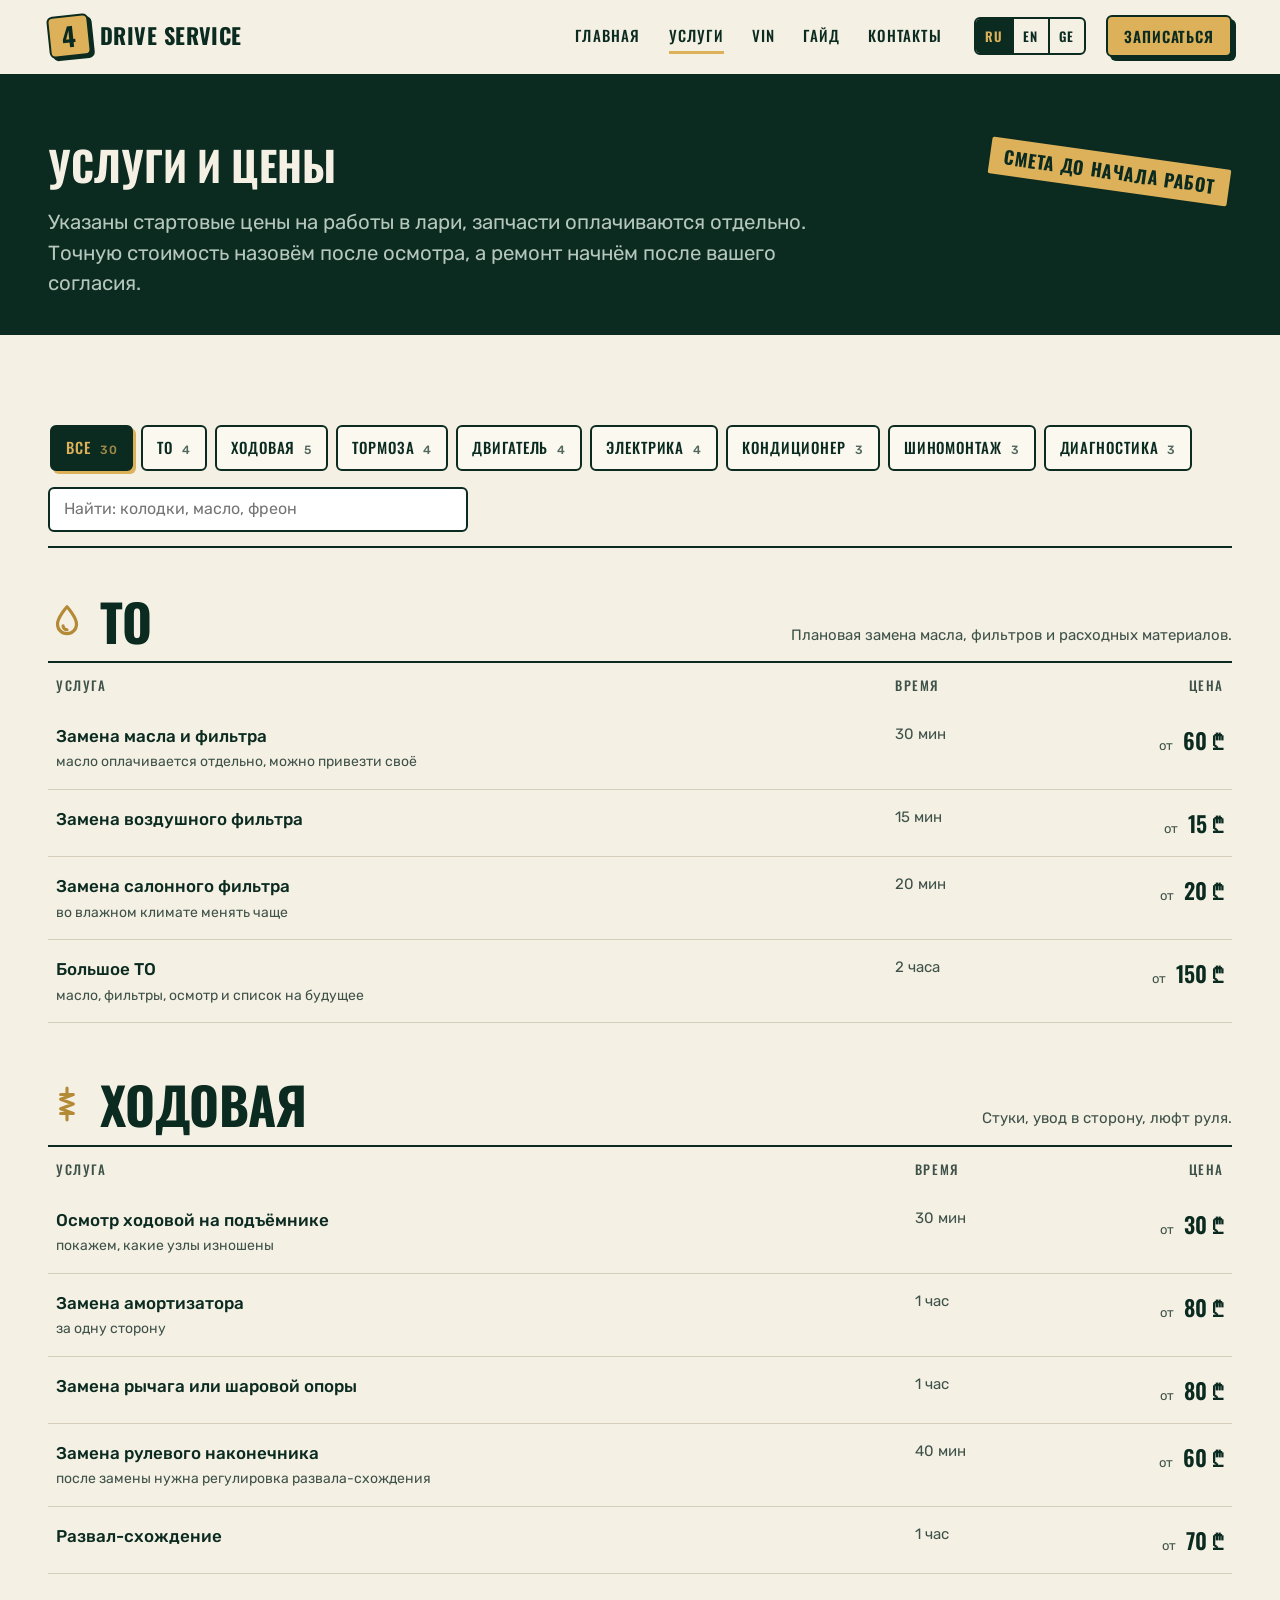
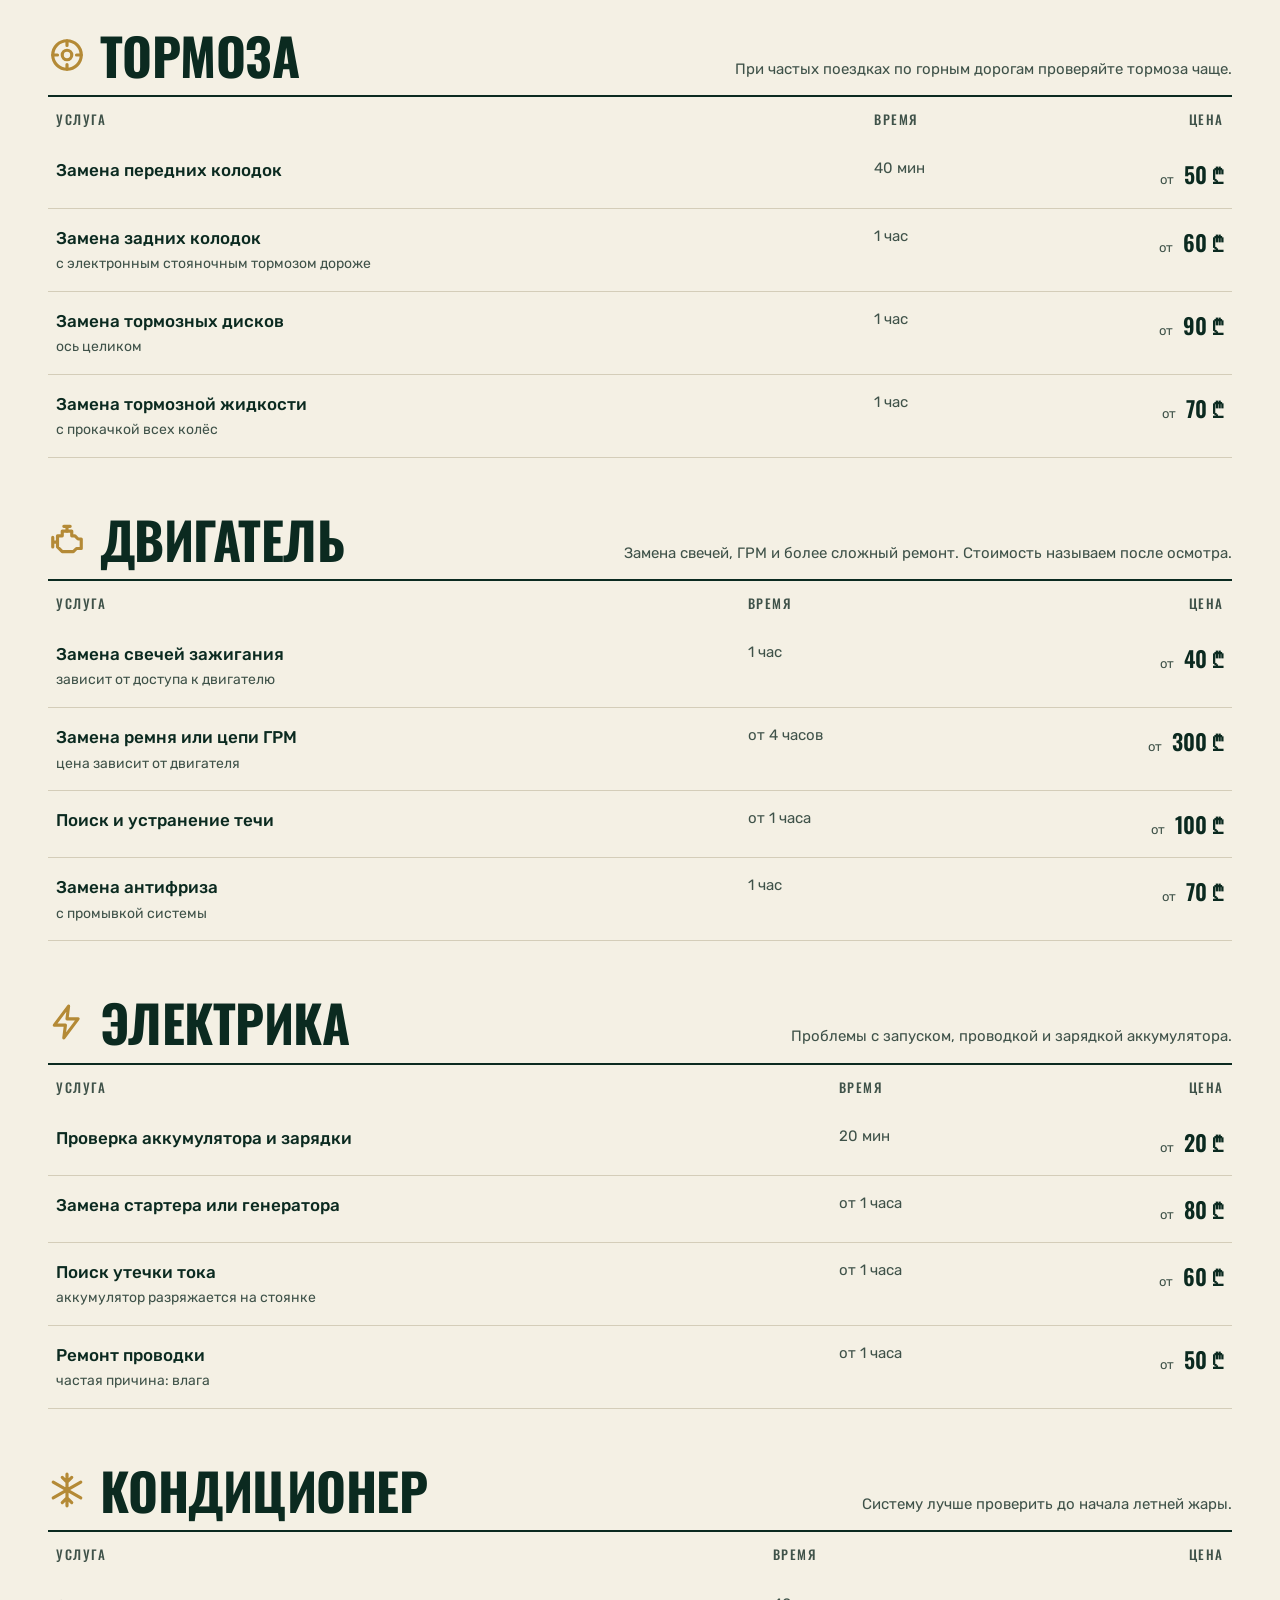
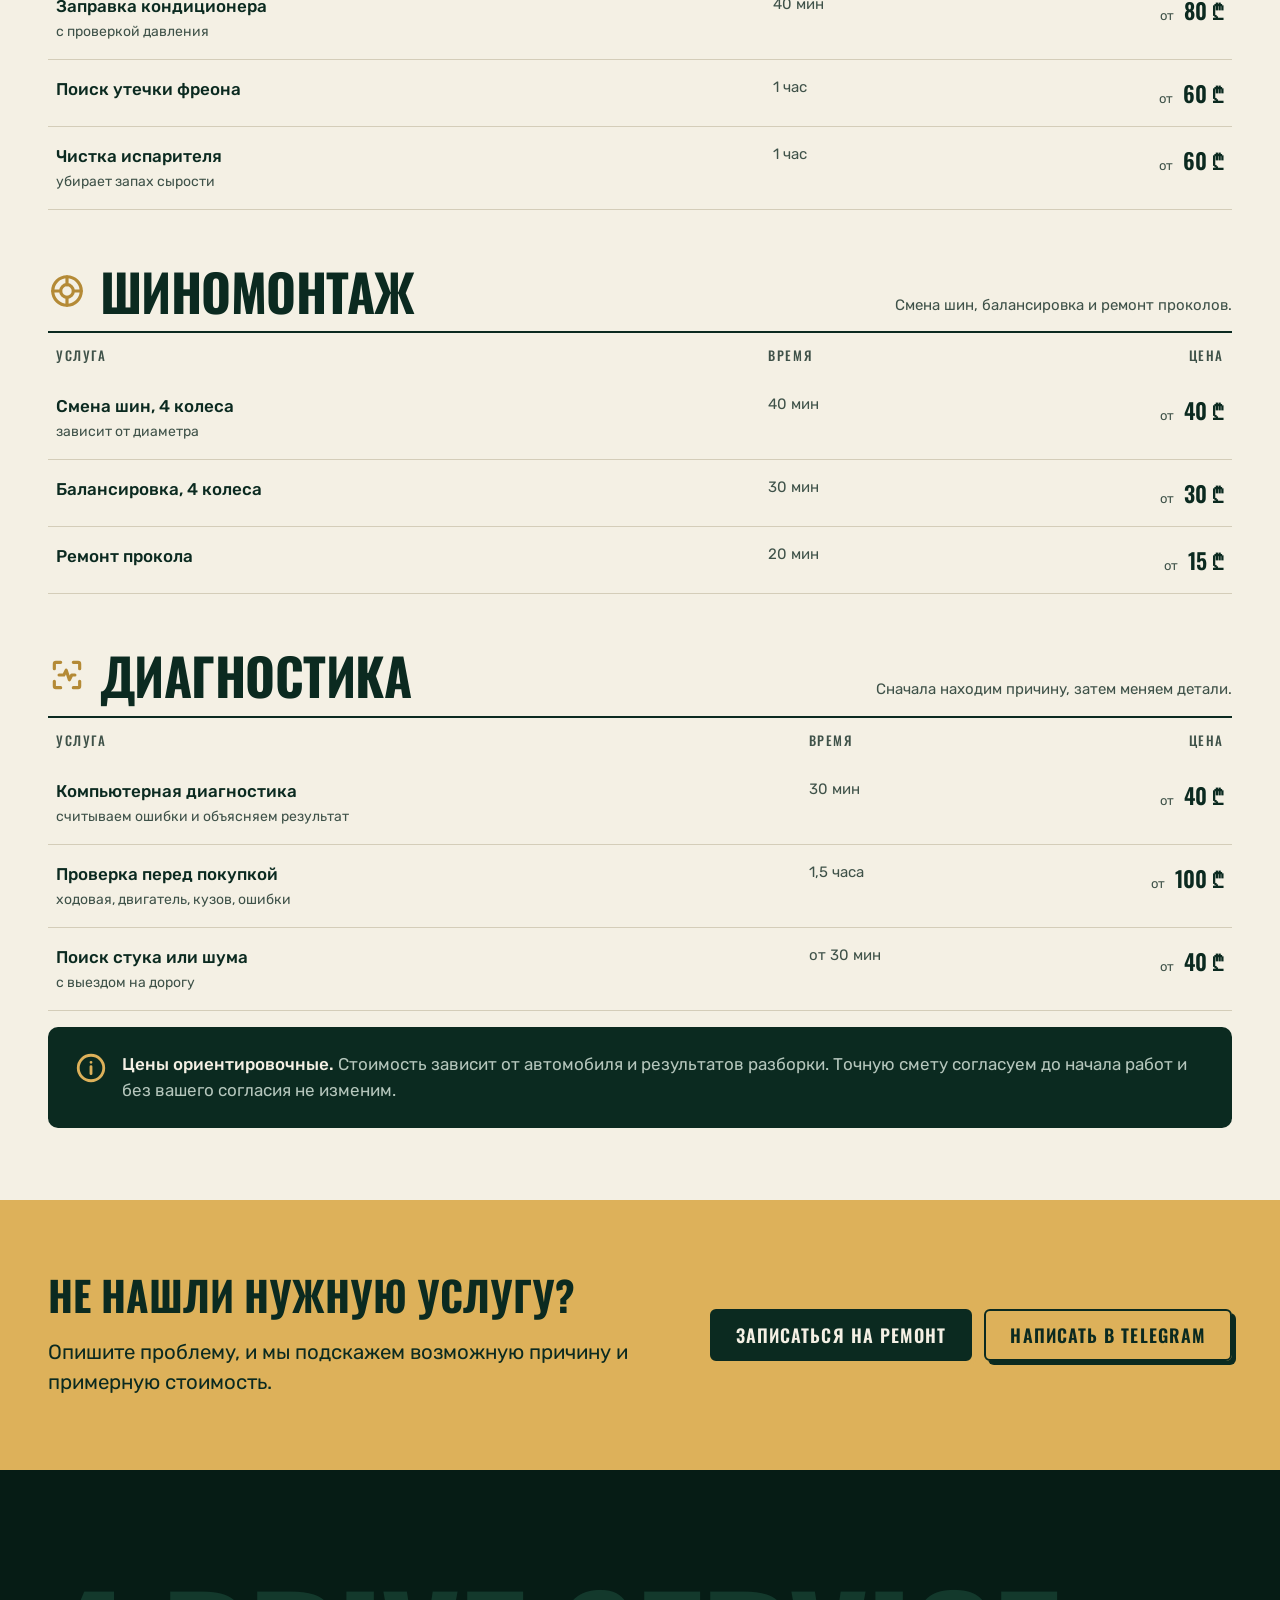
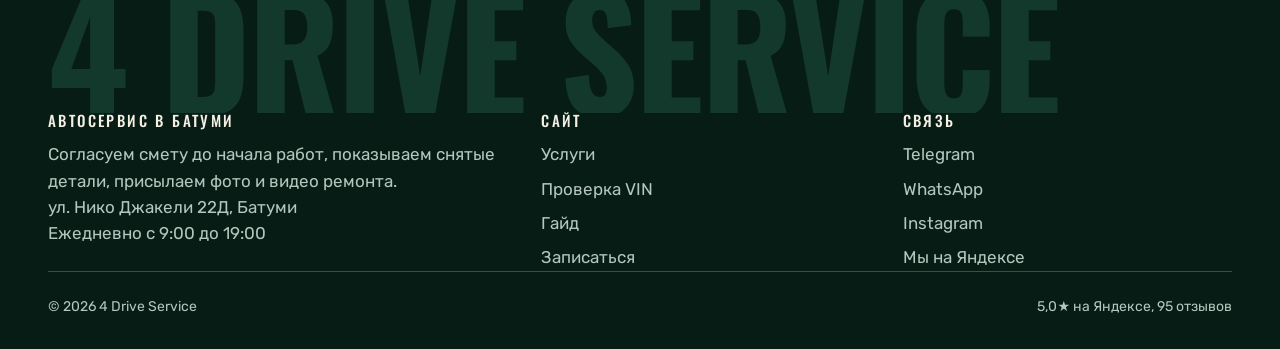
==== services.html @ 3b3d6e8e "Демо сайта 4 Drive Service" ====
<!doctype html>
<html lang="ru">
<head>
<meta name="robots" content="noindex">
<meta charset="utf-8">
<meta name="viewport" content="width=device-width, initial-scale=1">
<title>Услуги и цены, 4 Drive Service</title>
<meta name="description" content="Прайс автосервиса в Батуми: ТО, ходовая, тормоза, двигатель, электрика, кондиционер, шиномонтаж, диагностика. Цены в лари.">
<link rel="icon" type="image/svg+xml" href="data:image/svg+xml,%3Csvg xmlns='http://www.w3.org/2000/svg' viewBox='0 0 32 32'%3E%3Crect width='32' height='32' rx='6' fill='%23DDB15A'/%3E%3Cpath fill='%230B2A20' fill-rule='evenodd' d='M18 5 7 18.5V22h11v5h4.500v-5H26v-3.500h-3.500V5zm0 7v6.500h-5.500z'/%3E%3C/svg%3E">
<meta name="theme-color" content="#0B2A20">
<script>document.documentElement.classList.add('js')</script>
<link rel="preconnect" href="https://fonts.googleapis.com">
<link rel="preconnect" href="https://fonts.gstatic.com" crossorigin>
<link href="https://fonts.googleapis.com/css2?family=Oswald:wght@400;500;600;700&family=Rubik:wght@400;500&display=swap" rel="stylesheet">
<link rel="stylesheet" href="assets/css/style.css">
</head>
<body>
<a class="skip-link" href="#main">К содержимому</a>

<!-- Набор иконок: все страницы берут их через <use href="#i-..."> -->
<svg width="0" height="0" style="position:absolute" aria-hidden="true" focusable="false">
  <defs>
    <symbol id="i-oil" viewBox="0 0 24 24" fill="none" stroke="currentColor" stroke-width="2" stroke-linecap="round" stroke-linejoin="round"><path d="M12 3s6 6.6 6 11a6 6 0 0 1-12 0c0-4.400 6-11 6-11z"/><path d="M9.500 15a2.500 2.500 0 0 0 2.500 2.500"/></symbol>
    <symbol id="i-susp" viewBox="0 0 24 24" fill="none" stroke="currentColor" stroke-width="2" stroke-linecap="round" stroke-linejoin="round"><path d="M12 2v4M12 18v4M8 6h8l-8 3 8 3-8 3 8 3H8"/></symbol>
    <symbol id="i-brake" viewBox="0 0 24 24" fill="none" stroke="currentColor" stroke-width="2" stroke-linecap="round" stroke-linejoin="round"><circle cx="12" cy="12" r="9"/><circle cx="12" cy="12" r="3"/><path d="M12 3v3M21 12h-3M12 21v-3M3 12h3"/></symbol>
    <symbol id="i-engine" viewBox="0 0 24 24" fill="none" stroke="currentColor" stroke-width="2" stroke-linecap="round" stroke-linejoin="round"><path d="M3 11v6M3 14h3M6 10h3V7h6v3h2l2 2h2v6h-3l-2 2H9l-3-3z"/><path d="M10 4h4M12 4v3"/></symbol>
    <symbol id="i-bolt" viewBox="0 0 24 24" fill="none" stroke="currentColor" stroke-width="2" stroke-linecap="round" stroke-linejoin="round"><path d="M13 2 4 14h7l-1 8 9-12h-7z"/></symbol>
    <symbol id="i-snow" viewBox="0 0 24 24" fill="none" stroke="currentColor" stroke-width="2" stroke-linecap="round" stroke-linejoin="round"><path d="M12 2v20M3.300 7l17.400 10M20.700 7 3.300 17M9 4l3 3 3-3M9 20l3-3 3 3"/></symbol>
    <symbol id="i-tire" viewBox="0 0 24 24" fill="none" stroke="currentColor" stroke-width="2" stroke-linecap="round" stroke-linejoin="round"><circle cx="12" cy="12" r="9"/><circle cx="12" cy="12" r="4"/><path d="M12 8V3M12 21v-5M8 12H3M21 12h-5"/></symbol>
    <symbol id="i-scan" viewBox="0 0 24 24" fill="none" stroke="currentColor" stroke-width="2" stroke-linecap="round" stroke-linejoin="round"><path d="M4 8V5a1 1 0 0 1 1-1h3M16 4h3a1 1 0 0 1 1 1v3M20 16v3a1 1 0 0 1-1 1h-3M8 20H5a1 1 0 0 1-1-1v-3"/><path d="M7 12h3l1.500-3 2 6 1.500-3h2"/></symbol>
    <symbol id="i-wrench" viewBox="0 0 24 24" fill="none" stroke="currentColor" stroke-width="2" stroke-linecap="round" stroke-linejoin="round"><path d="M14.700 6.300a4.500 4.500 0 0 1 5.800-1.100L17 8.700 15.300 7l3.500-3.500M14.700 6.300a4.500 4.500 0 0 0-1.100 4.700L4 20.600 6.400 23M13.600 11l6.100-1"/></symbol>
    <symbol id="i-pin" viewBox="0 0 24 24" fill="none" stroke="currentColor" stroke-width="2" stroke-linecap="round" stroke-linejoin="round"><path d="M12 22s7-7 7-12a7 7 0 1 0-14 0c0 5 7 12 7 12z"/><circle cx="12" cy="10" r="2.500"/></symbol>
    <symbol id="i-clock" viewBox="0 0 24 24" fill="none" stroke="currentColor" stroke-width="2" stroke-linecap="round" stroke-linejoin="round"><circle cx="12" cy="12" r="9"/><path d="M12 7v5l3 2"/></symbol>
    <symbol id="i-phone" viewBox="0 0 24 24" fill="none" stroke="currentColor" stroke-width="2" stroke-linecap="round" stroke-linejoin="round"><path d="M5 3h4l1.500 5-2.500 1.500a12 12 0 0 0 6.500 6.500L16 13.500l5 1.500v4a2 2 0 0 1-2 2A16 16 0 0 1 3 5a2 2 0 0 1 2-2z"/></symbol>
    <symbol id="i-send" viewBox="0 0 24 24" fill="none" stroke="currentColor" stroke-width="2" stroke-linecap="round" stroke-linejoin="round"><path d="m21 4-3 16-6-4.500L9 19l-1-5.500L3 11z"/><path d="m8 13.500 9-6.500"/></symbol>
    <symbol id="i-chat" viewBox="0 0 24 24" fill="none" stroke="currentColor" stroke-width="2" stroke-linecap="round" stroke-linejoin="round"><path d="M21 12a9 9 0 0 1-13.300 7.900L3 21l1.200-4.500A9 9 0 1 1 21 12z"/></symbol>
    <symbol id="i-insta" viewBox="0 0 24 24" fill="none" stroke="currentColor" stroke-width="2" stroke-linecap="round" stroke-linejoin="round"><rect x="3" y="3" width="18" height="18" rx="5"/><circle cx="12" cy="12" r="4"/><path d="M17.500 6.500h.01"/></symbol>
    <symbol id="i-cam" viewBox="0 0 24 24" fill="none" stroke="currentColor" stroke-width="2" stroke-linecap="round" stroke-linejoin="round"><path d="M4 7h3l2-3h6l2 3h3a1 1 0 0 1 1 1v11a1 1 0 0 1-1 1H4a1 1 0 0 1-1-1V8a1 1 0 0 1 1-1z"/><circle cx="12" cy="13" r="4"/></symbol>
    <symbol id="i-coffee" viewBox="0 0 24 24" fill="none" stroke="currentColor" stroke-width="2" stroke-linecap="round" stroke-linejoin="round"><path d="M4 9h13v6a5 5 0 0 1-5 5H9a5 5 0 0 1-5-5zM17 10h2a2.500 2.500 0 0 1 0 5h-2M8 3v3M12 3v3"/></symbol>
    <symbol id="i-wifi" viewBox="0 0 24 24" fill="none" stroke="currentColor" stroke-width="2" stroke-linecap="round" stroke-linejoin="round"><path d="M2 9a15 15 0 0 1 20 0M5.500 13a10 10 0 0 1 13 0M9 16.500a5 5 0 0 1 6 0M12 20h.01"/></symbol>
    <symbol id="i-sofa" viewBox="0 0 24 24" fill="none" stroke="currentColor" stroke-width="2" stroke-linecap="round" stroke-linejoin="round"><path d="M5 11V8a3 3 0 0 1 3-3h8a3 3 0 0 1 3 3v3"/><path d="M3 13a2 2 0 0 1 4 0v2h10v-2a2 2 0 0 1 4 0v5H3zM6 18v2M18 18v2"/></symbol>
    <symbol id="i-eye" viewBox="0 0 24 24" fill="none" stroke="currentColor" stroke-width="2" stroke-linecap="round" stroke-linejoin="round"><path d="M2 12s4-7 10-7 10 7 10 7-4 7-10 7-10-7-10-7z"/><circle cx="12" cy="12" r="3"/></symbol>
    <symbol id="i-info" viewBox="0 0 24 24" fill="none" stroke="currentColor" stroke-width="2" stroke-linecap="round" stroke-linejoin="round"><circle cx="12" cy="12" r="9"/><path d="M12 11v5M12 8h.01"/></symbol>
    <symbol id="i-check" viewBox="0 0 24 24" fill="none" stroke="currentColor" stroke-width="3" stroke-linecap="round" stroke-linejoin="round"><path d="m5 12.500 4.500 4.500L19 7.500"/></symbol>
    <symbol id="i-drop" viewBox="0 0 24 24" fill="none" stroke="currentColor" stroke-width="2" stroke-linecap="round" stroke-linejoin="round"><path d="M12 3s6 6.600 6 11a6 6 0 0 1-12 0c0-4.400 6-11 6-11z"/></symbol>
    <symbol id="i-wave" viewBox="0 0 24 24" fill="none" stroke="currentColor" stroke-width="2" stroke-linecap="round" stroke-linejoin="round"><path d="M2 9c3 0 3 2 5 2s2-2 5-2 3 2 5 2 2-2 5-2M2 15c3 0 3 2 5 2s2-2 5-2 3 2 5 2 2-2 5-2"/></symbol>
    <symbol id="i-mount" viewBox="0 0 24 24" fill="none" stroke="currentColor" stroke-width="2" stroke-linecap="round" stroke-linejoin="round"><path d="m2 20 7-13 4 7 2-3 7 9z"/></symbol>
    <symbol id="i-sun" viewBox="0 0 24 24" fill="none" stroke="currentColor" stroke-width="2" stroke-linecap="round" stroke-linejoin="round"><circle cx="12" cy="12" r="4"/><path d="M12 2v2M12 20v2M2 12h2M20 12h2M5 5l1.500 1.500M17.500 17.500 19 19M19 5l-1.500 1.500M6.500 17.500 5 19"/></symbol>
    <symbol id="i-rain" viewBox="0 0 24 24" fill="none" stroke="currentColor" stroke-width="2" stroke-linecap="round" stroke-linejoin="round"><path d="M7 15a4 4 0 0 1-.5-8A6 6 0 0 1 18 8.500a3.500 3.500 0 0 1-.5 6.500z"/><path d="m8 18-1 3M13 18l-1 3M18 18l-1 3"/></symbol>
    <symbol id="i-pinv" viewBox="0 0 24 24" fill="none" stroke="currentColor" stroke-width="2" stroke-linecap="round" stroke-linejoin="round"><rect x="3" y="4" width="18" height="16" rx="2"/><path d="M3 9h18M8 4v5M12 14h5M7 14h1"/></symbol>
    <symbol id="i-star" viewBox="0 0 24 24"><path fill="currentColor" d="m12 2.500 2.900 6.200 6.800.8-5 4.700 1.300 6.700L12 17.600 6 20.900l1.300-6.700-5-4.700 6.800-.8z"/></symbol>
  </defs>
</svg>

<div class="grain" aria-hidden="true"></div>

<header class="site-header">
  <div class="site-header__inner container">
    <a class="logo" href="index.html" aria-label="4 Drive Service, на главную">
      <span class="logo__mark">4</span>
      <span class="logo__text">Drive Service</span>
    </a>
    <nav class="main-nav" aria-label="Основное меню">
      <ul>
        <li><a href="index.html" data-nav data-i18n="nav.home">Главная</a></li>
        <li><a href="services.html" data-nav data-i18n="nav.services">Услуги</a></li>
        <li><a href="vin.html" data-nav data-i18n="nav.vin">VIN</a></li>
        <li><a href="guide.html" data-nav data-i18n="nav.guide">Гайд</a></li>
        <li><a href="index.html#contacts" data-nav data-i18n="nav.contacts">Контакты</a></li>
      </ul>
    </nav>
    <div class="lang-switch" role="group" aria-label="Язык сайта">
      <button type="button" data-lang="ru" aria-pressed="true">RU</button>
      <button type="button" data-lang="en" aria-pressed="false">EN</button>
      <button type="button" data-lang="ge" aria-pressed="false">GE</button>
    </div>
    <a class="btn btn--sm header-cta" href="index.html#booking" data-i18n="btn.book">Записаться</a>
    <button class="burger" type="button" aria-controls="mobile-menu" aria-expanded="false" aria-label="Открыть меню"><span></span></button>
  </div>
</header>

<div id="mobile-menu" class="mobile-menu" inert aria-hidden="true">
  <ul>
    <li><a class="mobile-menu__link" href="index.html" data-nav><small>01</small><span data-i18n="nav.home">Главная</span></a></li>
    <li><a class="mobile-menu__link" href="services.html" data-nav><small>02</small><span data-i18n="nav.services">Услуги</span></a></li>
    <li><a class="mobile-menu__link" href="vin.html" data-nav><small>03</small><span data-i18n="nav.vin">VIN</span></a></li>
    <li><a class="mobile-menu__link" href="guide.html" data-nav><small>04</small><span data-i18n="nav.guide">Гайд</span></a></li>
    <li><a class="mobile-menu__link" href="index.html#contacts" data-nav><small>05</small><span data-i18n="nav.contacts">Контакты</span></a></li>
  </ul>
  <div class="lang-switch" role="group" aria-label="Язык сайта">
    <button type="button" data-lang="ru" aria-pressed="true">RU</button>
    <button type="button" data-lang="en" aria-pressed="false">EN</button>
    <button type="button" data-lang="ge" aria-pressed="false">GE</button>
  </div>
  <div class="mobile-menu__channels">
    <a class="btn" href="index.html#booking" data-i18n="btn.book">Записаться</a>
    <a class="btn" href="#" data-link="telegram" data-i18n="btn.telegram">Telegram</a>
    <a class="btn" href="#" data-link="whatsapp" data-i18n="btn.whatsapp">WhatsApp</a>
  </div>
</div>

<main id="main">
<section class="page-hero page-hero--dark">
  <div class="container">
    <h1 class="h-xl">Услуги и цены</h1>
    <p class="lead">Указаны стартовые цены на работы в лари, запчасти оплачиваются отдельно. Точную стоимость назовём после осмотра, а ремонт начнём после вашего согласия.</p>
    <span class="sticker page-hero__sticker">смета до начала работ</span>
  </div>
</section>

<section class="section" data-price>
  <div class="container">
    <div class="price-toolbar">
      <div class="filters" role="group" aria-label="Категории услуг">
        <button class="filter-btn" type="button" data-filter="all" aria-pressed="true">Все <span class="count">30</span></button>
        <button class="filter-btn" type="button" data-filter="to" aria-pressed="false">ТО <span class="count">4</span></button>
        <button class="filter-btn" type="button" data-filter="suspension" aria-pressed="false">Ходовая <span class="count">5</span></button>
        <button class="filter-btn" type="button" data-filter="brakes" aria-pressed="false">Тормоза <span class="count">4</span></button>
        <button class="filter-btn" type="button" data-filter="engine" aria-pressed="false">Двигатель <span class="count">4</span></button>
        <button class="filter-btn" type="button" data-filter="electric" aria-pressed="false">Электрика <span class="count">4</span></button>
        <button class="filter-btn" type="button" data-filter="ac" aria-pressed="false">Кондиционер <span class="count">3</span></button>
        <button class="filter-btn" type="button" data-filter="tires" aria-pressed="false">Шиномонтаж <span class="count">3</span></button>
        <button class="filter-btn" type="button" data-filter="diag" aria-pressed="false">Диагностика <span class="count">3</span></button>
      </div>
      <div class="price-search">
        <label class="visually-hidden" for="price-search">Найти услугу</label>
        <input class="input" id="price-search" type="search" data-price-search placeholder="Найти: колодки, масло, фреон">
      </div>
    </div>

    <section class="price-cat" data-cat="to" id="to">
      <div class="price-cat__head">
        <h2><svg aria-hidden="true"><use href="#i-oil"/></svg>ТО</h2>
        <p>Плановая замена масла, фильтров и расходных материалов.</p>
      </div>
      <table class="price-table">
        <thead><tr><th scope="col">Услуга</th><th scope="col">Время</th><th scope="col">Цена</th></tr></thead>
        <tbody>
          <tr><td><span class="svc-name">Замена масла и фильтра</span><span class="svc-note">масло оплачивается отдельно, можно привезти своё</span></td><td class="svc-time">30 мин</td><td class="svc-price"><small>от</small> 60 ₾</td></tr>
          <tr><td><span class="svc-name">Замена воздушного фильтра</span></td><td class="svc-time">15 мин</td><td class="svc-price"><small>от</small> 15 ₾</td></tr>
          <tr><td><span class="svc-name">Замена салонного фильтра</span><span class="svc-note">во влажном климате менять чаще</span></td><td class="svc-time">20 мин</td><td class="svc-price"><small>от</small> 20 ₾</td></tr>
          <tr><td><span class="svc-name">Большое ТО</span><span class="svc-note">масло, фильтры, осмотр и список на будущее</span></td><td class="svc-time">2 часа</td><td class="svc-price"><small>от</small> 150 ₾</td></tr>
        </tbody>
      </table>
    </section>

    <section class="price-cat" data-cat="suspension" id="suspension">
      <div class="price-cat__head">
        <h2><svg aria-hidden="true"><use href="#i-susp"/></svg>Ходовая</h2>
        <p>Стуки, увод в сторону, люфт руля.</p>
      </div>
      <table class="price-table">
        <thead><tr><th scope="col">Услуга</th><th scope="col">Время</th><th scope="col">Цена</th></tr></thead>
        <tbody>
          <tr><td><span class="svc-name">Осмотр ходовой на подъёмнике</span><span class="svc-note">покажем, какие узлы изношены</span></td><td class="svc-time">30 мин</td><td class="svc-price"><small>от</small> 30 ₾</td></tr>
          <tr><td><span class="svc-name">Замена амортизатора</span><span class="svc-note">за одну сторону</span></td><td class="svc-time">1 час</td><td class="svc-price"><small>от</small> 80 ₾</td></tr>
          <tr><td><span class="svc-name">Замена рычага или шаровой опоры</span></td><td class="svc-time">1 час</td><td class="svc-price"><small>от</small> 80 ₾</td></tr>
          <tr><td><span class="svc-name">Замена рулевого наконечника</span><span class="svc-note">после замены нужна регулировка развала-схождения</span></td><td class="svc-time">40 мин</td><td class="svc-price"><small>от</small> 60 ₾</td></tr>
          <tr><td><span class="svc-name">Развал-схождение</span></td><td class="svc-time">1 час</td><td class="svc-price"><small>от</small> 70 ₾</td></tr>
        </tbody>
      </table>
    </section>

    <section class="price-cat" data-cat="brakes" id="brakes">
      <div class="price-cat__head">
        <h2><svg aria-hidden="true"><use href="#i-brake"/></svg>Тормоза</h2>
        <p>При частых поездках по горным дорогам проверяйте тормоза чаще.</p>
      </div>
      <table class="price-table">
        <thead><tr><th scope="col">Услуга</th><th scope="col">Время</th><th scope="col">Цена</th></tr></thead>
        <tbody>
          <tr><td><span class="svc-name">Замена передних колодок</span></td><td class="svc-time">40 мин</td><td class="svc-price"><small>от</small> 50 ₾</td></tr>
          <tr><td><span class="svc-name">Замена задних колодок</span><span class="svc-note">с электронным стояночным тормозом дороже</span></td><td class="svc-time">1 час</td><td class="svc-price"><small>от</small> 60 ₾</td></tr>
          <tr><td><span class="svc-name">Замена тормозных дисков</span><span class="svc-note">ось целиком</span></td><td class="svc-time">1 час</td><td class="svc-price"><small>от</small> 90 ₾</td></tr>
          <tr><td><span class="svc-name">Замена тормозной жидкости</span><span class="svc-note">с прокачкой всех колёс</span></td><td class="svc-time">1 час</td><td class="svc-price"><small>от</small> 70 ₾</td></tr>
        </tbody>
      </table>
    </section>

    <section class="price-cat" data-cat="engine" id="engine">
      <div class="price-cat__head">
        <h2><svg aria-hidden="true"><use href="#i-engine"/></svg>Двигатель</h2>
        <p>Замена свечей, ГРМ и более сложный ремонт. Стоимость называем после осмотра.</p>
      </div>
      <table class="price-table">
        <thead><tr><th scope="col">Услуга</th><th scope="col">Время</th><th scope="col">Цена</th></tr></thead>
        <tbody>
          <tr><td><span class="svc-name">Замена свечей зажигания</span><span class="svc-note">зависит от доступа к двигателю</span></td><td class="svc-time">1 час</td><td class="svc-price"><small>от</small> 40 ₾</td></tr>
          <tr><td><span class="svc-name">Замена ремня или цепи ГРМ</span><span class="svc-note">цена зависит от двигателя</span></td><td class="svc-time">от 4 часов</td><td class="svc-price"><small>от</small> 300 ₾</td></tr>
          <tr><td><span class="svc-name">Поиск и устранение течи</span></td><td class="svc-time">от 1 часа</td><td class="svc-price"><small>от</small> 100 ₾</td></tr>
          <tr><td><span class="svc-name">Замена антифриза</span><span class="svc-note">с промывкой системы</span></td><td class="svc-time">1 час</td><td class="svc-price"><small>от</small> 70 ₾</td></tr>
        </tbody>
      </table>
    </section>

    <section class="price-cat" data-cat="electric" id="electric">
      <div class="price-cat__head">
        <h2><svg aria-hidden="true"><use href="#i-bolt"/></svg>Электрика</h2>
        <p>Проблемы с запуском, проводкой и зарядкой аккумулятора.</p>
      </div>
      <table class="price-table">
        <thead><tr><th scope="col">Услуга</th><th scope="col">Время</th><th scope="col">Цена</th></tr></thead>
        <tbody>
          <tr><td><span class="svc-name">Проверка аккумулятора и зарядки</span></td><td class="svc-time">20 мин</td><td class="svc-price"><small>от</small> 20 ₾</td></tr>
          <tr><td><span class="svc-name">Замена стартера или генератора</span></td><td class="svc-time">от 1 часа</td><td class="svc-price"><small>от</small> 80 ₾</td></tr>
          <tr><td><span class="svc-name">Поиск утечки тока</span><span class="svc-note">аккумулятор разряжается на стоянке</span></td><td class="svc-time">от 1 часа</td><td class="svc-price"><small>от</small> 60 ₾</td></tr>
          <tr><td><span class="svc-name">Ремонт проводки</span><span class="svc-note">частая причина: влага</span></td><td class="svc-time">от 1 часа</td><td class="svc-price"><small>от</small> 50 ₾</td></tr>
        </tbody>
      </table>
    </section>

    <section class="price-cat" data-cat="ac" id="ac">
      <div class="price-cat__head">
        <h2><svg aria-hidden="true"><use href="#i-snow"/></svg>Кондиционер</h2>
        <p>Систему лучше проверить до начала летней жары.</p>
      </div>
      <table class="price-table">
        <thead><tr><th scope="col">Услуга</th><th scope="col">Время</th><th scope="col">Цена</th></tr></thead>
        <tbody>
          <tr><td><span class="svc-name">Заправка кондиционера</span><span class="svc-note">с проверкой давления</span></td><td class="svc-time">40 мин</td><td class="svc-price"><small>от</small> 80 ₾</td></tr>
          <tr><td><span class="svc-name">Поиск утечки фреона</span></td><td class="svc-time">1 час</td><td class="svc-price"><small>от</small> 60 ₾</td></tr>
          <tr><td><span class="svc-name">Чистка испарителя</span><span class="svc-note">убирает запах сырости</span></td><td class="svc-time">1 час</td><td class="svc-price"><small>от</small> 60 ₾</td></tr>
        </tbody>
      </table>
    </section>

    <section class="price-cat" data-cat="tires" id="tires">
      <div class="price-cat__head">
        <h2><svg aria-hidden="true"><use href="#i-tire"/></svg>Шиномонтаж</h2>
        <p>Смена шин, балансировка и ремонт проколов.</p>
      </div>
      <table class="price-table">
        <thead><tr><th scope="col">Услуга</th><th scope="col">Время</th><th scope="col">Цена</th></tr></thead>
        <tbody>
          <tr><td><span class="svc-name">Смена шин, 4 колеса</span><span class="svc-note">зависит от диаметра</span></td><td class="svc-time">40 мин</td><td class="svc-price"><small>от</small> 40 ₾</td></tr>
          <tr><td><span class="svc-name">Балансировка, 4 колеса</span></td><td class="svc-time">30 мин</td><td class="svc-price"><small>от</small> 30 ₾</td></tr>
          <tr><td><span class="svc-name">Ремонт прокола</span></td><td class="svc-time">20 мин</td><td class="svc-price"><small>от</small> 15 ₾</td></tr>
        </tbody>
      </table>
    </section>

    <section class="price-cat" data-cat="diag" id="diag">
      <div class="price-cat__head">
        <h2><svg aria-hidden="true"><use href="#i-scan"/></svg>Диагностика</h2>
        <p>Сначала находим причину, затем меняем детали.</p>
      </div>
      <table class="price-table">
        <thead><tr><th scope="col">Услуга</th><th scope="col">Время</th><th scope="col">Цена</th></tr></thead>
        <tbody>
          <tr><td><span class="svc-name">Компьютерная диагностика</span><span class="svc-note">считываем ошибки и объясняем результат</span></td><td class="svc-time">30 мин</td><td class="svc-price"><small>от</small> 40 ₾</td></tr>
          <tr><td><span class="svc-name">Проверка перед покупкой</span><span class="svc-note">ходовая, двигатель, кузов, ошибки</span></td><td class="svc-time">1,5 часа</td><td class="svc-price"><small>от</small> 100 ₾</td></tr>
          <tr><td><span class="svc-name">Поиск стука или шума</span><span class="svc-note">с выездом на дорогу</span></td><td class="svc-time">от 30 мин</td><td class="svc-price"><small>от</small> 40 ₾</td></tr>
        </tbody>
      </table>
    </section>

    <div class="price-empty" hidden>
      <p>Такой услуги нет в списке. Напишите нам, и мы уточним, сможем ли помочь.</p>
      <button class="btn btn--ghost" type="button" data-price-reset>Показать всё</button>
    </div>

    <div class="price-note">
      <svg aria-hidden="true"><use href="#i-info"/></svg>
      <p><strong>Цены ориентировочные.</strong> Стоимость зависит от автомобиля и результатов разборки. Точную смету согласуем до начала работ и без вашего согласия не изменим.</p>
    </div>
  </div>
</section>

<section class="section section--amber">
  <div class="container">
    <div class="cta-band">
      <div>
        <h2 class="h-lg">Не нашли нужную услугу?</h2>
        <p class="lead">Опишите проблему, и мы подскажем возможную причину и примерную стоимость.</p>
      </div>
      <div class="cta-band__actions">
        <a class="btn btn--dark" href="index.html#booking" data-i18n="btn.book.long">Записаться на ремонт</a>
        <a class="btn btn--ghost" href="#" data-link="telegram" data-i18n="btn.telegram">Написать в Telegram</a>
      </div>
    </div>
  </div>
</section>
</main>

<footer class="site-footer">
  <div class="container">
    <p class="footer-big" aria-hidden="true">4 Drive Service</p>
    <div class="footer-grid">
      <div>
        <h2>Автосервис в Батуми</h2>
        <p>Согласуем смету до начала работ, показываем снятые детали, присылаем фото и видео ремонта.</p>
        <p><span data-config="address">ул. Нико Джакели 22Д, Батуми</span></p>
        <p><span data-config="hours">Часы работы уточняются</span></p>
      </div>
      <div>
        <h2>Сайт</h2>
        <ul>
          <li><a href="services.html" data-i18n="nav.services">Услуги</a></li>
          <li><a href="vin.html">Проверка VIN</a></li>
          <li><a href="guide.html" data-i18n="nav.guide">Гайд</a></li>
          <li><a href="index.html#booking" data-i18n="btn.book">Записаться</a></li>
        </ul>
      </div>
      <div>
        <h2>Связь</h2>
        <ul>
          <li><a href="#" data-link="telegram">Telegram</a></li>
          <li><a href="#" data-link="whatsapp">WhatsApp</a></li>
          <li><a href="#" data-link="instagram">Instagram</a></li>
          <li><a href="https://yandex.ru/navi/org/143645771537" data-link="yandex" target="_blank" rel="noopener">Мы на Яндексе</a></li>
        </ul>
      </div>
    </div>
    <div class="footer-bottom">
      <span>© <span data-year>2026</span> 4 Drive Service</span>
      <span>5,0★ на Яндексе, 95 отзывов</span>
    </div>
  </div>
</footer>

<script src="assets/js/main.js"></script>
</body>
</html>
---- assets/css/style.css ----
/* =========================================================
   4 Drive Service, Батуми. Общие стили сайта.
   Светлая база, тёмные секции, янтарный акцент.
   ========================================================= */

:root {
  --dark: #0B2A20;
  --dark-2: #13392C;
  --dark-3: #1D4A3A;
  --light: #F4F0E4;
  --light-2: #E9E3D2;
  --paper: #FBF8F0;
  --amber: #DDB15A;
  --amber-deep: #B48A36;
  --amber-ink: #735517;
  --muted-dark: #B5C6BC;   /* приглушённый текст на тёмном */
  --muted-light: #3F5249;  /* приглушённый текст на светлом */
  --line-light: #D4CDB9;
  --line-dark: #2A5845;
  --ok: #2F8F5B;
  --ok-bright: #5CC48A;
  --warn: #DDB15A;
  --danger: #D2412F;
  --danger-bright: #F06A57;
  --info: #3A7BD5;

  --f-display: "Oswald", "Arial Narrow", sans-serif;
  --f-body: "Rubik", system-ui, sans-serif;
  --f-mono: "JetBrains Mono", ui-monospace, Menlo, monospace;

  --radius: 6px;
  --radius-lg: 10px;
  --gutter: clamp(16px, 4vw, 48px);
  --maxw: 1320px;
  --header-h: 72px;
  --ease: cubic-bezier(.2, .7, .2, 1);
  --shadow-hard: 6px 6px 0 var(--dark);
  --shadow-hard-amber: 6px 6px 0 var(--amber);
}

/* ---------- Reset ---------- */
*, *::before, *::after { box-sizing: border-box; }
* { margin: 0; padding: 0; }
html { -webkit-text-size-adjust: 100%; scroll-behavior: smooth; scroll-padding-top: calc(var(--header-h) + 16px); overflow-x: clip; }
body {
  font-family: var(--f-body);
  font-size: 17px;
  line-height: 1.55;
  color: var(--dark);
  background: var(--light);
  overflow-x: clip;
  min-height: 100vh;
}
img, svg, iframe { display: block; max-width: 100%; }
a { color: inherit; }
button, input, select, textarea { font: inherit; color: inherit; }
button { cursor: pointer; background: none; border: 0; }
ul, ol { list-style: none; }
::selection { background: var(--amber); color: var(--dark); }

:focus-visible {
  outline: 3px solid var(--amber);
  outline-offset: 3px;
  border-radius: 3px;
}
.on-light :focus-visible, .section--light :focus-visible { outline-color: var(--dark); }

.skip-link {
  position: absolute; left: 12px; top: -60px; z-index: 200;
  background: var(--amber); color: var(--dark); padding: 10px 16px;
  font-weight: 600; border-radius: var(--radius); text-decoration: none;
}
.skip-link:focus { top: 12px; }

.visually-hidden {
  position: absolute !important; width: 1px; height: 1px; overflow: hidden;
  clip: rect(0 0 0 0); white-space: nowrap;
}

/* ---------- Layout ---------- */
.container { width: 100%; max-width: var(--maxw); margin: 0 auto; padding: 0 var(--gutter); }
.section { padding: clamp(48px, min(6vw, 8vh), 80px) 0; position: relative; }
.section--dark { background: var(--dark); color: var(--light); }
.section--dark-2 { background: var(--dark-2); color: var(--light); }
.section--amber { background: var(--amber); color: var(--dark); }
.section--amber .lead, .section--amber .muted, .section--amber .eyebrow { color: var(--dark); }
.section--paper { background: var(--paper); }

/* subtle grain for depth */
.grain { position: relative; isolation: isolate; }
.grain::after {
  content: ""; position: absolute; inset: 0; z-index: -1; pointer-events: none; opacity: .5;
  background-image: url("data:image/svg+xml;utf8,<svg xmlns='http://www.w3.org/2000/svg' width='160' height='160'><filter id='n'><feTurbulence type='fractalNoise' baseFrequency='.9' numOctaves='2' stitchTiles='stitch'/><feColorMatrix values='0 0 0 0 0 0 0 0 0 0 0 0 0 0 0 0 0 0 .07 0'/></filter><rect width='100%' height='100%' filter='url(%23n)'/></svg>");
}
.section--dark.grain::after, .section--dark-2.grain::after { opacity: 1; mix-blend-mode: screen; }

/* ---------- Typography ---------- */
h1, h2, h3, h4, .display {
  font-family: var(--f-display);
  text-transform: uppercase;
  font-weight: 700;
  line-height: .98;
  letter-spacing: -.01em;
}
.h-mega { font-size: clamp(52px, min(10.5vw, 12.5vh), 168px); line-height: 1.1; letter-spacing: 0; }
.h-xl { font-size: clamp(34px, min(3.2vw, 6.4vh), 52px); line-height: 1.1; letter-spacing: 0; }
.h-lg { font-size: clamp(30px, min(3.2vw, 6vh), 44px); line-height: 1.1; letter-spacing: 0; }
:lang(ka) .h-mega, :lang(ka) .h-xl, :lang(ka) .h-lg { line-height: 1.25; }
:lang(ka) .h-mega { font-size: clamp(44px, min(8.5vw, 10.5vh), 136px); }
.h-md { font-size: clamp(26px, 3vw, 40px); line-height: 1.05; }
.h-sm { font-size: clamp(20px, 2vw, 26px); line-height: 1.1; font-weight: 600; }

.eyebrow {
  display: inline-flex; align-items: center; gap: 10px;
  font-family: var(--f-display); font-weight: 500; font-size: 15px;
  letter-spacing: .22em; text-transform: uppercase; color: var(--amber-ink);
}
.eyebrow::before { content: ""; width: 28px; height: 3px; background: currentColor; }
.section--dark .eyebrow, .section--dark-2 .eyebrow { color: var(--amber); }

.lead { font-size: clamp(18px, 1.6vw, 22px); line-height: 1.5; color: var(--muted-light); max-width: 60ch; }
.section--dark .lead, .section--dark-2 .lead { color: var(--muted-dark); }
.muted { color: var(--muted-light); }
.section--dark .muted, .section--dark-2 .muted { color: var(--muted-dark); }

.hl { background: var(--amber); color: var(--dark); padding: 0 .12em; box-decoration-break: clone; -webkit-box-decoration-break: clone; }
.hl-text { color: var(--amber); }
.outline-text { color: transparent; -webkit-text-stroke: 2px currentColor; }

.section-head { display: grid; gap: 12px; margin-bottom: clamp(24px, 3.5vh, 40px); max-width: 1200px; }
.section-head--split {
  max-width: none; grid-template-columns: 1fr; align-items: end;
}
@media (min-width: 900px) {
  .section-head--split { grid-template-columns: 1.3fr 1fr; gap: 48px; }
}

/* ---------- Stickers & badges ---------- */
.sticker {
  display: inline-block;
  font-family: var(--f-display); font-weight: 700; text-transform: uppercase;
  font-size: clamp(15px, 1.4vw, 20px); letter-spacing: .04em; line-height: 1;
  padding: 10px 14px 9px;
  background: var(--amber); color: var(--dark);
  border: 2px solid var(--dark);
  border-radius: 4px;
  box-shadow: 4px 4px 0 var(--dark);
  transform: rotate(var(--tilt, -4deg));
  white-space: nowrap;
}
.sticker--dark { background: var(--dark); color: var(--amber); border-color: var(--amber); box-shadow: 4px 4px 0 var(--amber); }
.sticker--light { background: var(--light); color: var(--dark); }
.sticker--sm { font-size: 13px; padding: 7px 10px 6px; box-shadow: 3px 3px 0 var(--dark); }

.badge-rating {
  justify-self: start;
  display: inline-flex; align-items: center; gap: 12px;
  padding: 8px 16px 8px 8px; border: 2px solid var(--dark); border-radius: 999px;
  background: var(--paper); font-weight: 500; text-decoration: none;
  transition: transform .2s var(--ease), box-shadow .2s var(--ease);
}
.badge-rating:hover { transform: translate(-2px, -2px); box-shadow: 4px 4px 0 var(--dark); }
.badge-rating__score {
  display: inline-flex; align-items: center; gap: 4px;
  background: var(--dark); color: var(--amber); border-radius: 999px;
  padding: 6px 12px; font-family: var(--f-display); font-weight: 600; font-size: 17px; letter-spacing: .02em;
}

.stars { display: inline-flex; gap: 3px; color: var(--amber); }
.stars svg { width: 18px; height: 18px; }

/* ---------- Buttons ---------- */
.btn {
  --btn-bg: var(--amber); --btn-fg: var(--dark); --btn-bd: var(--dark); --btn-sh: var(--dark);
  display: inline-flex; align-items: center; justify-content: center; gap: 10px;
  min-height: 52px; padding: 14px 24px;
  font-family: var(--f-display); font-weight: 600; font-size: 18px; letter-spacing: .06em; text-transform: uppercase;
  text-decoration: none; line-height: 1;
  color: var(--btn-fg); background: var(--btn-bg);
  border: 2px solid var(--btn-bd); border-radius: var(--radius);
  box-shadow: 4px 4px 0 var(--btn-sh);
  transition: transform .18s var(--ease), box-shadow .18s var(--ease), background .18s;
}
.btn:hover { transform: translate(-2px, -2px); box-shadow: 6px 6px 0 var(--btn-sh); }
.btn:active { transform: translate(3px, 3px); box-shadow: 1px 1px 0 var(--btn-sh); }
.btn[disabled], .btn[aria-disabled="true"] { opacity: .55; cursor: not-allowed; transform: none; box-shadow: 4px 4px 0 var(--btn-sh); }
.btn svg { width: 20px; height: 20px; flex: none; }
.btn--dark { --btn-bg: var(--dark); --btn-fg: var(--light); --btn-bd: var(--dark); --btn-sh: var(--amber); }
.btn--ghost { --btn-bg: transparent; --btn-fg: var(--dark); }
.section--dark .btn--ghost, .section--dark-2 .btn--ghost { --btn-fg: var(--light); --btn-bd: var(--light); --btn-sh: var(--amber); }
.section--dark .btn, .section--dark-2 .btn { --btn-sh: var(--amber); }
.section--dark .btn:not(.btn--ghost):not(.btn--dark), .section--dark-2 .btn:not(.btn--ghost):not(.btn--dark) { --btn-bd: var(--amber); --btn-sh: var(--light); }
.btn--sm { min-height: 42px; padding: 10px 16px; font-size: 15px; }
.btn--block { width: 100%; }

.link-arrow {
  display: inline-flex; align-items: center; gap: 8px;
  font-family: var(--f-display); font-weight: 600; text-transform: uppercase; letter-spacing: .08em; font-size: 16px;
  text-decoration: none; border-bottom: 2px solid var(--amber); padding-bottom: 4px;
}
.link-arrow svg { width: 18px; height: 18px; transition: transform .2s var(--ease); }
.link-arrow:hover svg { transform: translateX(4px); }

/* ---------- Header ---------- */
.site-header {
  position: sticky; top: 0; z-index: 100;
  background: var(--light);
  border-bottom: 2px solid transparent;
  transition: border-color .2s, background .2s;
}
.site-header.is-scrolled { border-bottom-color: var(--dark); }
.site-header__inner { display: flex; align-items: center; gap: 20px; height: var(--header-h); }

.logo { display: inline-flex; align-items: center; gap: 10px; text-decoration: none; flex: none; }
.logo__mark {
  width: 42px; height: 42px; display: grid; place-items: center;
  background: var(--amber); color: var(--dark); border: 2px solid var(--dark); border-radius: 6px;
  font-family: var(--f-display); font-weight: 700; font-size: 26px; line-height: 1;
  transform: rotate(-6deg); box-shadow: 3px 3px 0 var(--dark);
  transition: transform .25s var(--ease);
}
.logo:hover .logo__mark { transform: rotate(0deg); }
.logo__text { font-family: var(--f-display); font-weight: 700; text-transform: uppercase; font-size: 22px; line-height: .9; letter-spacing: .02em; }
.logo__text small { display: block; font-size: 11px; font-weight: 500; letter-spacing: .32em; color: var(--muted-light); margin-top: 3px; }
.on-dark .logo__text small, .site-footer .logo__text small { color: var(--muted-dark); }

.main-nav { margin-left: auto; }
.main-nav ul { display: flex; gap: 4px; }
.main-nav a {
  position: relative; display: block; padding: 10px 12px;
  font-family: var(--f-display); font-weight: 500; text-transform: uppercase; letter-spacing: .08em; font-size: 15px;
  text-decoration: none; color: var(--dark);
}
.main-nav a::after {
  content: ""; position: absolute; left: 12px; right: 12px; bottom: 4px; height: 3px; background: var(--amber);
  transform: scaleX(0); transform-origin: left; transition: transform .25s var(--ease);
}
.main-nav a:hover::after, .main-nav a[aria-current="page"]::after { transform: scaleX(1); }

.lang-switch { display: inline-flex; border: 2px solid var(--dark); border-radius: var(--radius); overflow: hidden; flex: none; }
.lang-switch button {
  padding: 6px 9px; font-family: var(--f-display); font-weight: 600; font-size: 13px; letter-spacing: .08em;
  min-width: 36px; min-height: 34px; color: var(--dark); transition: background .15s;
}
.lang-switch button + button { border-left: 2px solid var(--dark); }
.lang-switch button:hover { background: var(--light-2); }
.lang-switch button[aria-pressed="true"] { background: var(--dark); color: var(--amber); }

.header-cta { flex: none; }

.burger {
  display: none; width: 46px; height: 46px; border: 2px solid var(--dark); border-radius: var(--radius);
  align-items: center; justify-content: center; flex: none; background: var(--amber);
}
.burger span, .burger span::before, .burger span::after {
  display: block; width: 20px; height: 2px; background: var(--dark); position: relative; transition: transform .25s var(--ease), background .2s;
}
.burger span::before, .burger span::after { content: ""; position: absolute; left: 0; }
.burger span::before { top: -6px; }
.burger span::after { top: 6px; }
.burger[aria-expanded="true"] span { background: transparent; }
.burger[aria-expanded="true"] span::before { transform: translateY(6px) rotate(45deg); }
.burger[aria-expanded="true"] span::after { transform: translateY(-6px) rotate(-45deg); }

.mobile-menu {
  position: fixed; inset: var(--header-h) 0 0 0; z-index: 99;
  background: var(--dark); color: var(--light);
  padding: 32px var(--gutter) 40px;
  display: flex; flex-direction: column; gap: 28px; overflow-y: auto;
  transform: translateY(-8px); opacity: 0; visibility: hidden;
  transition: opacity .25s var(--ease), transform .25s var(--ease), visibility 0s linear .25s;
}
.mobile-menu.is-open { opacity: 1; transform: none; visibility: visible; transition-delay: 0s; }
.mobile-menu ul { display: grid; gap: 4px; }
.mobile-menu a.mobile-menu__link {
  display: flex; align-items: baseline; gap: 14px; text-decoration: none;
  font-family: var(--f-display); font-weight: 700; text-transform: uppercase; font-size: 44px; line-height: 1.1;
  padding: 6px 0; border-bottom: 1px solid var(--line-dark);
}
.mobile-menu a.mobile-menu__link small { font-size: 14px; color: var(--amber); font-weight: 500; letter-spacing: .1em; }
.mobile-menu a[aria-current="page"] { color: var(--amber); }
.mobile-menu .lang-switch { border-color: var(--light); align-self: flex-start; }
.mobile-menu .lang-switch button { color: var(--light); }
.mobile-menu .lang-switch button + button { border-left-color: var(--light); }
.mobile-menu .lang-switch button:hover { background: var(--dark-2); }
.mobile-menu .lang-switch button[aria-pressed="true"] { background: var(--amber); color: var(--dark); }
.mobile-menu__channels { display: flex; flex-wrap: wrap; gap: 12px; }

@media (max-width: 1080px) {
  .main-nav, .site-header .lang-switch { display: none; }
  .burger { display: inline-flex; }
  .header-cta { margin-left: auto; }
}
@media (max-width: 420px) {
  .header-cta { display: none; }
  .burger { margin-left: auto; }
}
body.menu-open { overflow: hidden; }

/* ---------- Hero ---------- */
.hero { padding: clamp(28px, min(4vw, 5vh), 56px) 0 0; position: relative; overflow: hidden; background: var(--dark); color: var(--light); }
.hero > .container { position: relative; z-index: 1; }
.hero .lead { color: var(--light); }
.hero .badge-rating { color: var(--dark); }
.hero .btn--ghost { --btn-fg: var(--light); --btn-bd: var(--light); --btn-sh: var(--amber); }
.hero .btn:not(.btn--ghost) { --btn-bd: var(--amber); --btn-sh: var(--light); }
.hero__video { position: absolute; inset: 0; overflow: hidden; background: var(--dark) url(../video/hero.jpg) center / cover no-repeat; }
.hero__video-media { position: absolute; inset: 0; width: 100%; height: 100%; object-fit: cover; }
.hero__video::after { content: ""; position: absolute; inset: 0; background: linear-gradient(90deg, rgba(11,42,32,.92) 0%, rgba(11,42,32,.78) 50%, rgba(11,42,32,.4) 100%); }
@media (max-width: 979px) { .hero__video::after { background: rgba(11,42,32,.84); } }
.hero__grid > div:first-child { padding-bottom: clamp(24px, 3vw, 44px); }
.hero__grid { display: grid; gap: 40px; align-items: end; }
@media (min-width: 980px) { .hero__grid { grid-template-columns: 1.7fr 1fr; gap: 56px; } }
.hero__title { position: relative; }
.hero__title.h-mega { font-size: clamp(34px, 11.2vw, 84px); }
:lang(ka) .hero__title.h-mega { font-size: clamp(28px, 8vw, 64px); }
@media (min-width: 980px) {
  .hero__title.h-mega { font-size: clamp(56px, min(6.4vw, 11vh), 92px); }
  :lang(ka) .hero__title.h-mega { font-size: clamp(40px, min(4.4vw, 8vh), 76px); }
}
.hero__title .line { display: block; }
.hero__title .hl { display: inline-block; line-height: 1.1; }
:lang(ka) .hero__title .hl { line-height: 1.25; }
.hero__badges { display: flex; flex-wrap: wrap; align-items: center; gap: 12px 16px; }
.hero__badges .sticker--a { --tilt: -3deg; }
.hero__badges .sticker--b { --tilt: 3deg; }
.hero__sub { margin-top: 22px; display: grid; gap: 18px; justify-items: start; }
.hero__actions { display: flex; flex-wrap: wrap; gap: 14px; align-items: center; }
.hero__meta { display: flex; flex-wrap: wrap; gap: 10px 22px; color: var(--muted-dark); font-size: 15px; }
.hero__meta span { display: inline-flex; align-items: center; gap: 8px; }
.hero__meta svg { width: 18px; height: 18px; color: var(--amber); }

.hero-visual {
  position: relative; min-height: 420px; border-radius: var(--radius-lg) var(--radius-lg) 0 0; overflow: hidden;
  background:
    radial-gradient(120% 80% at 80% 10%, rgba(221,177,90,.22), transparent 55%),
    rgba(11,42,32,.78);
  color: var(--light);
  display: flex; flex-direction: column; justify-content: space-between; padding: 26px;
  border: 2px solid rgba(244,240,228,.22); border-bottom: 0;
}
.hero-visual__gauge { position: absolute; left: 50%; top: 52%; width: 70%; max-width: 320px; transform: translate(-50%, -50%); opacity: .95; }
.hero-visual__top, .hero-visual__bottom { position: relative; z-index: 1; display: flex; justify-content: space-between; gap: 12px; align-items: flex-start; }
.hero-visual__bottom { align-items: flex-end; }
.hero-visual__tag { font-family: var(--f-display); text-transform: uppercase; letter-spacing: .18em; font-size: 13px; color: var(--muted-dark); }
.hero-visual__addr { font-size: 15px; color: var(--light); max-width: 22ch; }
.hero-visual__addr strong { display: block; font-family: var(--f-display); text-transform: uppercase; letter-spacing: .06em; font-weight: 600; color: var(--amber); }

.hero-visual__link { font-size: 15px; color: var(--light); text-decoration: underline; text-underline-offset: 3px; text-decoration-color: var(--amber); }
.hero-visual__link:hover { color: var(--amber); }

.needle { transform-origin: 160px 160px; transform: rotate(135deg); animation: needle 1.8s var(--ease) .4s both; }
@keyframes needle { 0% { transform: rotate(-135deg); } 75% { transform: rotate(141deg); } 100% { transform: rotate(135deg); } }
.gauge-fill { stroke-dasharray: 1; animation: gaugeFill 1.4s var(--ease) .4s both; }
@keyframes gaugeFill { from { stroke-dashoffset: 1; } to { stroke-dashoffset: 0; } }

/* ---------- Marquee ---------- */
.marquee-wrap { position: relative; padding: 34px 0 38px; overflow: hidden; }
.marquee {
  background: var(--dark); color: var(--light);
  border-top: 2px solid var(--dark); border-bottom: 2px solid var(--dark);
  transform: rotate(-1.6deg); width: 110%; margin-left: -5%;
  overflow: hidden; display: flex;
}
.marquee--amber { background: var(--amber); color: var(--dark); margin-top: 8px; }
.marquee__track {
  display: flex; flex: none; gap: 0; padding: 16px 0; white-space: nowrap;
  animation: marquee 38s linear infinite;
}
.marquee--amber .marquee__track { animation-direction: reverse; animation-duration: 46s; padding: 10px 0; }
.marquee__item {
  display: inline-flex; align-items: center; gap: 28px; padding-right: 28px;
  font-family: var(--f-display); font-weight: 600; text-transform: uppercase; font-size: clamp(22px, 3vw, 38px); letter-spacing: .02em;
}
.marquee--amber .marquee__item { font-size: clamp(16px, 2vw, 22px); font-weight: 500; letter-spacing: .1em; }
.marquee__item::after { content: "✱"; color: var(--amber); font-size: .8em; }
.marquee--amber .marquee__item::after { content: "●"; color: var(--dark); font-size: .5em; }
.marquee:hover .marquee__track { animation-play-state: paused; }
@keyframes marquee { to { transform: translateX(-100%); } }

/* ---------- Services (home) ---------- */
.svc-layout { display: grid; gap: 22px; }
@media (min-width: 960px) { .svc-layout { grid-template-columns: 1fr 1.35fr; gap: 28px; align-items: start; } }

.svc-feature {
  position: relative; background: var(--dark); color: var(--light); border-radius: var(--radius-lg);
  padding: clamp(26px, 3vw, 40px); overflow: hidden; display: grid; gap: 22px; min-height: 100%;
  border: 2px solid var(--dark);
}
.svc-feature::before {
  content: ""; position: absolute; inset: auto -40px -60px auto; width: 260px; height: 260px; border-radius: 50%;
  border: 36px solid rgba(221,177,90,.14); pointer-events: none;
}
.svc-feature .sticker { justify-self: start; --tilt: -3deg; }
.svc-feature__price { font-family: var(--f-display); font-size: clamp(56px, 7vw, 92px); font-weight: 700; line-height: .9; color: var(--amber); }
.svc-feature__price small { font-size: .32em; color: var(--muted-dark); letter-spacing: .1em; font-weight: 500; margin-right: 8px; vertical-align: middle; }
.svc-feature ul { display: grid; gap: 10px; color: var(--muted-dark); }
.svc-feature li { display: flex; gap: 10px; align-items: flex-start; }
.svc-feature li::before { content: ""; flex: none; width: 8px; height: 8px; margin-top: 9px; background: var(--amber); transform: rotate(45deg); }

.svc-list { border-top: 2px solid var(--dark); }
.svc-row {
  display: grid; grid-template-columns: 44px 1fr auto; gap: 6px 16px; align-items: center;
  padding: 20px 4px; border-bottom: 1px solid var(--line-light); text-decoration: none;
  transition: background .2s, padding .2s var(--ease);
}
.svc-row:hover { background: var(--paper); padding-left: 14px; padding-right: 14px; }
.svc-row__icon { width: 44px; height: 44px; border-radius: 8px; background: var(--light-2); display: grid; place-items: center; color: var(--dark); transition: background .2s; }
.svc-row:hover .svc-row__icon { background: var(--amber); }
.svc-row__icon svg { width: 24px; height: 24px; }
.svc-row__name { font-family: var(--f-display); font-weight: 600; text-transform: uppercase; font-size: clamp(19px, 2vw, 24px); line-height: 1.1; }
.svc-row__desc { grid-column: 2; font-size: 15px; color: var(--muted-light); }
.svc-row__price { grid-row: 1 / span 2; grid-column: 3; text-align: right; font-family: var(--f-display); font-weight: 600; font-size: clamp(20px, 2.2vw, 28px); white-space: nowrap; }
.svc-row__price small { display: block; font-family: var(--f-body); font-weight: 400; font-size: 12px; letter-spacing: .1em; text-transform: uppercase; color: var(--muted-light); }
.svc-more { margin-top: 28px; display: flex; flex-wrap: wrap; gap: 16px 28px; align-items: center; justify-content: space-between; }
@media (max-width: 520px) {
  .svc-row { grid-template-columns: 1fr auto; }
  .svc-row__icon { display: none; }
  .svc-row__desc { grid-column: 1; }
  .svc-row__price { grid-column: 2; }
}

/* ---------- No surprises ---------- */
.rules { display: grid; gap: 0; counter-reset: rule; }
.rule {
  display: grid; gap: 14px 40px; padding: clamp(28px, 4vw, 48px) 0; border-top: 1px solid var(--line-dark);
  grid-template-columns: 1fr; align-items: start;
}
.rule:last-child { border-bottom: 1px solid var(--line-dark); }
@media (min-width: 860px) {
  .rule { grid-template-columns: 180px 1.1fr 1fr; }
  .rule:nth-child(2) { padding-left: 6%; }
  .rule:nth-child(3) { padding-left: 12%; }
}
.rule__num { font-family: var(--f-display); font-weight: 700; font-size: clamp(64px, 8vw, 120px); line-height: .8; color: transparent; -webkit-text-stroke: 2px var(--amber); }
.rule:hover .rule__num { color: var(--amber); }
.rule__num { transition: color .3s; }
.rule__title { font-size: clamp(28px, 3.4vw, 48px); }
.rule__text { color: var(--muted-dark); font-size: 18px; }
.rule__text strong { color: var(--light); font-weight: 500; }
.rules-note { margin-top: 40px; display: flex; flex-wrap: wrap; gap: 18px; align-items: center; }

/* ---------- Photo placeholders ---------- */
.photo-ph {
  position: relative; border-radius: var(--radius-lg); overflow: hidden;
  border: 2px dashed rgba(11,42,32,.35);
  background:
    repeating-linear-gradient(-45deg, transparent 0 14px, rgba(11,42,32,.05) 14px 16px),
    linear-gradient(160deg, var(--light-2), #DAD3BF);
  display: grid; place-items: center; text-align: center; padding: 24px; min-height: 260px;
  color: var(--muted-light);
}
.photo-ph--dark {
  border-color: rgba(244,240,228,.28);
  background:
    repeating-linear-gradient(-45deg, transparent 0 14px, rgba(255,255,255,.04) 14px 16px),
    linear-gradient(160deg, var(--dark-2), #0F3226);
  color: var(--muted-dark);
}
.photo-ph__inner { display: grid; gap: 10px; justify-items: center; max-width: 30ch; }
.photo-ph__inner svg { width: 40px; height: 40px; opacity: .7; }
.photo-ph__label { font-family: var(--f-display); text-transform: uppercase; letter-spacing: .14em; font-size: 14px; font-weight: 500; }
.photo-ph__hint { font-size: 14px; }

/* ---------- Team ---------- */
.team { display: grid; gap: 28px; }
@media (min-width: 960px) { .team { grid-template-columns: 1fr 1fr; gap: 0; } }
.team-col { position: relative; padding: clamp(28px, 4vw, 52px); border: 2px solid var(--dark); background: var(--paper); border-radius: var(--radius-lg); display: grid; gap: 20px; align-content: start; }
@media (min-width: 960px) {
  .team-col--young { border-radius: var(--radius-lg) 0 0 var(--radius-lg); border-right-width: 1px; }
  .team-col--old { border-radius: 0 var(--radius-lg) var(--radius-lg) 0; border-left-width: 1px; background: var(--dark); color: var(--light); margin-top: 48px; }
}
@media (max-width: 959px) { .team-col--old { background: var(--dark); color: var(--light); } }
.team-col .sticker { position: absolute; top: -18px; right: 22px; }
.team-col--old .sticker { --tilt: 6deg; }
.team-col__big { font-family: var(--f-display); font-weight: 700; text-transform: uppercase; font-size: clamp(40px, 5.5vw, 80px); line-height: .9; }
.team-col--old .team-col__big { color: var(--amber); }
.team-col p { color: var(--muted-light); }
.team-col--old p { color: var(--muted-dark); }
.team-skills { display: flex; flex-wrap: wrap; gap: 8px; }
.team-skills li { padding: 6px 12px; border: 1.5px solid currentColor; border-radius: 4px; font-size: 14px; font-weight: 500; }
.team-col--old .team-skills li { border-color: var(--line-dark); color: var(--light); }
.team-col .photo-ph { min-height: 200px; }
.team-quote { margin-top: clamp(40px, 6vw, 72px); display: grid; gap: 20px; align-items: center; }
@media (min-width: 860px) { .team-quote { grid-template-columns: auto 1fr; gap: 40px; } }
.team-quote__mark { font-family: var(--f-display); font-size: 140px; line-height: .6; color: var(--amber); height: 70px; }
.team-quote blockquote { font-family: var(--f-display); text-transform: uppercase; font-weight: 600; font-size: clamp(26px, 3.4vw, 46px); line-height: 1.05; max-width: 26ch; }

/* ---------- Lounge ---------- */
.lounge { display: grid; gap: 32px; align-items: stretch; }
@media (min-width: 960px) { .lounge { grid-template-columns: 1.1fr 1fr; gap: 56px; } }
.lounge__perks { display: grid; grid-template-columns: repeat(2, minmax(0, 1fr)); gap: 0; border: 2px solid var(--dark); border-radius: var(--radius-lg); overflow: hidden; margin-top: 32px; }
.perk { padding: 22px; display: grid; gap: 8px; align-content: start; border-right: 1px solid var(--line-light); border-bottom: 1px solid var(--line-light); background: var(--paper); transition: background .2s; }
.perk:nth-child(2n) { border-right: 0; }
.perk:nth-last-child(-n+2) { border-bottom: 0; }
.perk:hover { background: #fff; }
.perk svg { width: 34px; height: 34px; color: var(--amber-deep); }
.perk h3 { font-size: 22px; font-weight: 600; }
.perk p { font-size: 15px; color: var(--muted-light); }
@media (max-width: 480px) {
  .lounge__perks { grid-template-columns: 1fr; }
  .perk { border-right: 0 !important; border-bottom: 1px solid var(--line-light) !important; }
  .perk:last-child { border-bottom: 0 !important; }
}
.lounge__visual { position: relative; display: grid; }
.lounge__visual .photo-ph { min-height: 380px; height: 100%; }
.lounge__visual .sticker { position: absolute; left: -10px; bottom: 28px; --tilt: -5deg; }
.lounge__cup { position: absolute; right: 18px; top: 18px; width: 110px; height: 110px; border-radius: 50%; background: var(--amber); border: 2px solid var(--dark); display: grid; place-items: center; box-shadow: 4px 4px 0 var(--dark); animation: bob 5s ease-in-out infinite; }
.lounge__cup svg { width: 56px; height: 56px; }
@keyframes bob { 50% { transform: translateY(-8px) rotate(6deg); } }

/* ---------- Reviews ---------- */
.reviews { display: grid; gap: 40px; align-items: center; }
@media (min-width: 960px) { .reviews { grid-template-columns: 1fr 1.25fr; gap: 64px; } }
.score { display: grid; gap: 14px; }
.score__num { font-family: var(--f-display); font-weight: 700; font-size: clamp(96px, min(12vw, 22vh), 180px); line-height: .8; color: var(--amber); letter-spacing: -.03em; }
.score .stars svg { width: 30px; height: 30px; }
.score__caption { font-family: var(--f-display); text-transform: uppercase; font-size: 22px; letter-spacing: .06em; }
.review-cards { display: grid; gap: 16px; }
.review-card {
  background: var(--dark-2); border: 1px solid var(--line-dark); border-radius: var(--radius-lg); padding: 22px 24px; display: grid; gap: 12px;
  position: relative;
}
.review-card:nth-child(2) { margin-left: clamp(0px, 4vw, 48px); }
.review-card__top { display: flex; justify-content: space-between; align-items: center; gap: 12px; flex-wrap: wrap; }
.review-card__who { display: flex; align-items: center; gap: 12px; font-weight: 500; }
.review-card__ava { width: 38px; height: 38px; border-radius: 50%; background: var(--dark-3); color: var(--amber); display: grid; place-items: center; font-family: var(--f-display); font-weight: 600; }
.review-card__tag { font-size: 12px; letter-spacing: .12em; text-transform: uppercase; color: var(--dark); background: var(--muted-dark); padding: 4px 8px; border-radius: 3px; font-weight: 500; }
.review-card p { color: var(--muted-dark); }
.review-card .stars svg { width: 14px; height: 14px; }

/* ---------- VIN teaser ---------- */
.vin-teaser { display: grid; gap: 32px; align-items: center; }
@media (min-width: 960px) { .vin-teaser { grid-template-columns: 1fr 1.1fr; gap: 56px; } }
.vin-teaser .eyebrow { color: var(--dark); }
.vin-teaser .lead { color: #1D4A3A; }
.vin-form { display: grid; gap: 12px; }
.vin-input-row { display: flex; gap: 10px; flex-wrap: wrap; }
.vin-input {
  flex: 1 1 280px; min-width: 0; min-height: 60px; padding: 14px 18px;
  font-family: var(--f-mono); font-size: clamp(17px, 2vw, 22px); letter-spacing: .14em; text-transform: uppercase;
  background: var(--paper); color: var(--dark); border: 2px solid var(--dark); border-radius: var(--radius);
  box-shadow: inset 0 -4px 0 rgba(11,42,32,.08);
}
.vin-input::placeholder { color: #55695F; letter-spacing: .1em; }
.vin-input:focus-visible { outline: 3px solid var(--dark); outline-offset: 2px; }
.vin-input[aria-invalid="true"] { border-color: var(--danger); }
.vin-counter { font-family: var(--f-mono); font-size: 14px; color: #1D4A3A; }
.vin-samples { display: flex; flex-wrap: wrap; gap: 8px; align-items: center; font-size: 14px; }
.chip {
  display: inline-flex; align-items: center; gap: 6px; padding: 7px 11px; border-radius: 4px; border: 1.5px solid currentColor;
  font-family: var(--f-mono); font-size: 13px; letter-spacing: .04em; line-height: 1; min-height: 34px;
  transition: background .15s, color .15s;
}
.chip:hover { background: var(--dark); color: var(--amber); border-color: var(--dark); }
.chip--bad { border-style: dashed; }

.vin-demo { display: grid; grid-template-columns: repeat(17, minmax(0, 1fr)); gap: 3px; }
.vin-demo span {
  aspect-ratio: 3 / 4; display: grid; place-items: center; background: var(--dark); color: var(--light);
  font-family: var(--f-mono); font-weight: 700; font-size: clamp(11px, 1.6vw, 24px); border-radius: 3px;
  animation: flip .6s var(--ease) both; animation-delay: calc(var(--i) * 60ms);
}
.vin-demo span.g2 { background: var(--dark-3); }
.vin-demo span.g3 { background: var(--paper); color: var(--dark); border: 1.5px solid var(--dark); }
.vin-demo-legend { display: flex; gap: 6px 18px; flex-wrap: wrap; margin-top: 12px; font-size: 14px; font-weight: 500; }
.vin-demo-legend i { display: inline-block; width: 12px; height: 12px; border-radius: 2px; margin-right: 6px; vertical-align: -1px; }
@keyframes flip { from { transform: rotateX(90deg); opacity: 0; } to { transform: none; opacity: 1; } }

/* ---------- Booking ---------- */
.booking { display: grid; gap: 40px; }
@media (min-width: 1000px) { .booking { grid-template-columns: .9fr 1.2fr; gap: 64px; align-items: start; } }
.booking__steps { display: grid; gap: 18px; margin-top: 32px; counter-reset: step; }
.booking__steps li { display: grid; grid-template-columns: 44px 1fr; gap: 14px; align-items: start; }
.booking__steps li::before {
  counter-increment: step; content: counter(step);
  width: 44px; height: 44px; display: grid; place-items: center; background: var(--dark); color: var(--amber);
  font-family: var(--f-display); font-weight: 700; font-size: 20px; border-radius: 6px;
}
.booking__steps strong { display: block; font-family: var(--f-display); text-transform: uppercase; font-weight: 600; font-size: 19px; letter-spacing: .02em; }
.booking__steps span { color: var(--muted-light); font-size: 15px; }

.form-card {
  background: var(--paper); border: 2px solid var(--dark); border-radius: var(--radius-lg);
  box-shadow: 10px 10px 0 var(--dark); padding: clamp(22px, 3.4vw, 40px);
}
.form-grid { display: grid; gap: 18px; }
@media (min-width: 640px) { .form-grid { grid-template-columns: 1fr 1fr; } .form-grid .span-2 { grid-column: span 2; } }
.field { display: grid; gap: 7px; align-content: start; }
.field label, .field legend { font-family: var(--f-display); text-transform: uppercase; font-weight: 500; font-size: 14px; letter-spacing: .1em; }
.field .req { color: var(--amber-ink); }
.input, .select, .textarea {
  width: 100%; min-height: 50px; padding: 12px 14px; border: 2px solid var(--dark); border-radius: var(--radius);
  background: #fff; font-size: 16px; transition: box-shadow .15s, border-color .15s;
}
.textarea { min-height: 110px; resize: vertical; }
.select { appearance: none; -webkit-appearance: none; padding-right: 40px;
  background: #fff url("data:image/svg+xml;utf8,<svg xmlns='http://www.w3.org/2000/svg' width='14' height='14' viewBox='0 0 24 24' fill='none' stroke='%230B2A20' stroke-width='3'><path d='M6 9l6 6 6-6'/></svg>") no-repeat right 14px center;
}
.input:focus-visible, .select:focus-visible, .textarea:focus-visible { outline: none; box-shadow: 4px 4px 0 var(--amber); }
.input[aria-invalid="true"], .select[aria-invalid="true"] { border-color: var(--danger); box-shadow: 4px 4px 0 rgba(210,65,47,.25); }
.field-error { font-size: 14px; color: var(--danger); min-height: 0; display: none; font-weight: 500; }
.field.has-error .field-error { display: block; }
.hint { font-size: 14px; color: var(--muted-light); }

.channel-pick { border: 0; display: grid; gap: 8px; }
.channel-pick__opts { display: grid; grid-template-columns: repeat(3, 1fr); gap: 10px; }
.field[hidden] { display: none; }
@media (max-width: 520px) {
  .channel-pick__opts { grid-template-columns: 1fr 1fr; }
  .channel-opt:last-child { grid-column: 1 / -1; }
}
.channel-opt { position: relative; }
.channel-opt input { position: absolute; opacity: 0; inset: 0; width: 100%; height: 100%; cursor: pointer; margin: 0; }
.channel-opt span {
  display: flex; align-items: center; gap: 10px; justify-content: center; min-height: 54px; padding: 10px 14px;
  border: 2px solid var(--dark); border-radius: var(--radius); background: #fff; font-weight: 500;
  transition: background .15s, box-shadow .15s, transform .15s;
}
.channel-opt svg { width: 22px; height: 22px; }
.channel-opt input:checked + span { background: var(--dark); color: var(--light); box-shadow: 4px 4px 0 var(--amber); }
.channel-opt input:checked + span svg { color: var(--amber); }
.channel-opt input:focus-visible + span { outline: 3px solid var(--amber); outline-offset: 3px; }
.channel-opt:hover span { transform: translateY(-2px); }

.form-foot { margin-top: 22px; display: grid; gap: 14px; }
.field-trap { position: absolute; left: -9999px; width: 1px; height: 1px; overflow: hidden; }
.form-status a { color: inherit; font-weight: 600; text-decoration: underline; }
.form-status { border-radius: var(--radius); padding: 14px 16px; font-size: 15px; display: none; }
.form-status.is-visible { display: block; }
.form-status--ok { background: #E3F2E9; border: 2px solid var(--ok); color: #164A2F; }
.form-status--err { background: #FBE6E2; border: 2px solid var(--danger); color: #6E1D12; }
.form-status pre { white-space: pre-wrap; font-family: var(--f-body); font-size: 14px; margin-top: 8px; background: rgba(255,255,255,.6); padding: 10px; border-radius: 4px; }

/* ---------- Contacts ---------- */
.contacts { display: grid; gap: 32px; }
@media (min-width: 960px) { .contacts { grid-template-columns: 1fr 1.25fr; gap: 56px; align-items: stretch; } }
.contact-list { display: grid; gap: 0; margin-top: 28px; }
.contact-item { display: grid; grid-template-columns: 46px 1fr; gap: 16px; padding: 18px 0; border-bottom: 1px solid var(--line-dark); align-items: start; }
.contact-item:first-child { border-top: 1px solid var(--line-dark); }
.contact-item__icon { width: 46px; height: 46px; border-radius: 8px; background: var(--dark-2); display: grid; place-items: center; color: var(--amber); }
.contact-item__icon svg { width: 22px; height: 22px; }
.contact-item dt { font-family: var(--f-display); text-transform: uppercase; letter-spacing: .14em; font-size: 13px; color: var(--muted-dark); }
.contact-item dd { font-size: 18px; }
.contact-item dd a { text-decoration-color: var(--amber); text-underline-offset: 4px; }
.contact-item dd a:hover { color: var(--amber); }
.placeholder-mark { font-size: 12px; color: var(--dark); background: var(--amber); border-radius: 3px; padding: 2px 6px; margin-left: 6px; vertical-align: 2px; font-weight: 500; letter-spacing: .04em; }
.channels { display: flex; flex-wrap: wrap; gap: 12px; margin-top: 28px; }
.map-box { position: relative; border-radius: var(--radius-lg); overflow: hidden; border: 2px solid var(--line-dark); min-height: 380px; background: var(--dark-2); }
.map-box iframe { position: relative; z-index: 1; display: block; width: 100%; height: 100%; min-height: 380px; border: 0; filter: grayscale(.25) contrast(1.05); }
.map-box__stub { position: absolute; inset: 0; display: flex; flex-direction: column; align-items: center; justify-content: center; gap: 12px; padding: 24px; text-align: center; color: var(--muted-dark); }
.map-box__stub svg { width: 40px; height: 40px; color: var(--amber); }
.map-box__stub .btn { margin-top: 12px; }
.map-box__title { font-family: var(--f-display); font-size: 28px; font-weight: 600; text-transform: uppercase; color: var(--light); }
.map-box__fallback { position: absolute; z-index: 2; inset: auto 12px 12px auto; display: none; }
.map-box.is-loaded .map-box__fallback { display: inline-flex; }

/* ---------- Footer ---------- */
.site-footer { background: #061C15; color: var(--muted-dark); padding: 64px 0 32px; }
.site-footer .logo__text { color: var(--light); }
.footer-grid { display: grid; gap: 32px; }
@media (min-width: 860px) { .footer-grid { grid-template-columns: 1.4fr 1fr 1fr; } }
.footer-grid h2 { font-size: 15px; letter-spacing: .16em; color: var(--light); margin-bottom: 14px; font-weight: 500; }
.footer-grid ul { display: grid; gap: 8px; }
.footer-grid a { text-decoration: none; }
.footer-grid a:hover { color: var(--amber); }
.footer-big { font-family: var(--f-display); text-transform: uppercase; font-weight: 700; font-size: clamp(48px, 12vw, 170px); line-height: .85; color: var(--dark-2); margin-top: 48px; letter-spacing: -.02em; user-select: none; white-space: nowrap; overflow: hidden; }
.footer-bottom { display: flex; flex-wrap: wrap; justify-content: space-between; gap: 12px; padding-top: 24px; border-top: 1px solid var(--line-dark); font-size: 14px; }

/* ---------- Page hero (inner pages) ---------- */
.page-hero { padding: clamp(36px, 6vh, 72px) 0 clamp(28px, 4vh, 48px); position: relative; overflow: hidden; }
.page-hero .h-xl { margin-top: 14px; max-width: 24ch; }
.page-hero .lead { margin-top: 22px; }
.page-hero__sticker { position: absolute; right: var(--gutter); top: clamp(40px, 6vw, 90px); --tilt: 8deg; }
@media (max-width: 700px) { .page-hero__sticker { position: static; margin-top: 22px; } }
.page-hero--dark { background: var(--dark); color: var(--light); }
.page-hero--dark .lead { color: var(--muted-dark); }
.page-hero--dark .eyebrow { color: var(--amber); }

/* ---------- Price page ---------- */
.price-toolbar {
  position: sticky; top: var(--header-h); z-index: 20; background: var(--light);
  padding: 14px 0; border-bottom: 2px solid var(--dark);
}
.filters { display: flex; gap: 8px; overflow-x: auto; scrollbar-width: thin; padding: 4px 2px 6px; }
.filter-btn {
  flex: none; padding: 9px 14px; min-height: 42px; border: 2px solid var(--dark); border-radius: var(--radius); background: var(--paper);
  font-family: var(--f-display); text-transform: uppercase; font-weight: 500; letter-spacing: .06em; font-size: 15px; transition: background .15s, box-shadow .15s;
}
.filter-btn:hover { background: #fff; box-shadow: 3px 3px 0 var(--dark); }
.filter-btn[aria-pressed="true"] { background: var(--dark); color: var(--amber); box-shadow: 3px 3px 0 var(--amber); }
.filter-btn .count { font-family: var(--f-body); font-size: 12px; opacity: .7; margin-left: 4px; }
.price-search { display: flex; gap: 10px; align-items: center; margin-top: 10px; }
.price-search .input { max-width: 420px; min-height: 44px; }

.price-cat { padding: 48px 0 8px; }
.price-cat[hidden] { display: none; }
.price-cat__head { display: flex; align-items: baseline; justify-content: space-between; gap: 16px; flex-wrap: wrap; padding-bottom: 14px; border-bottom: 2px solid var(--dark); }
.price-cat__head h2 { font-size: clamp(30px, 4vw, 52px); display: flex; align-items: center; gap: 14px; }
.price-cat__head h2 svg { width: 38px; height: 38px; color: var(--amber-deep); flex: none; }
.price-cat__head p { color: var(--muted-light); font-size: 15px; }
.price-table { width: 100%; border-collapse: collapse; }
.price-table th { text-align: left; font-family: var(--f-display); text-transform: uppercase; font-weight: 500; letter-spacing: .12em; font-size: 13px; color: var(--muted-light); padding: 12px 8px; }
.price-table th:last-child, .price-table td:last-child { text-align: right; }
.price-table td { padding: 16px 8px; border-bottom: 1px solid var(--line-light); vertical-align: top; }
.price-table tr[hidden] { display: none; }
.price-table tbody tr { transition: background .15s; }
.price-table tbody tr:hover { background: var(--paper); }
.price-table .svc-name { font-weight: 500; font-size: 17px; }
.price-table .svc-note { display: block; font-size: 14px; color: var(--muted-light); margin-top: 2px; }
.price-table .svc-time { color: var(--muted-light); font-size: 15px; white-space: nowrap; }
.price-table .svc-price { font-family: var(--f-display); font-weight: 600; font-size: 22px; white-space: nowrap; }
.price-table .svc-price small { font-family: var(--f-body); font-size: 13px; font-weight: 400; color: var(--muted-light); margin-right: 4px; }
@media (max-width: 640px) {
  .price-table thead { display: none; }
  .price-table tr { display: grid; grid-template-columns: 1fr auto; gap: 2px 12px; padding: 14px 4px; border-bottom: 1px solid var(--line-light); }
  .price-table td { padding: 0; border: 0; }
  .price-table td:nth-child(1) { grid-column: 1; }
  .price-table td:nth-child(2) { grid-column: 1; grid-row: 2; }
  .price-table td:nth-child(3) { grid-column: 2; grid-row: 1 / span 2; align-self: center; }
}
.price-empty { padding: 56px 0; text-align: center; display: grid; gap: 12px; justify-items: center; }
.price-empty[hidden] { display: none; }
.price-note {
  display: grid; gap: 14px; grid-template-columns: auto 1fr; align-items: start;
  background: var(--dark); color: var(--light); border-radius: var(--radius-lg); padding: 24px 26px; margin-top: 8px;
}
.price-note svg { width: 34px; height: 34px; color: var(--amber); }
.price-note p { color: var(--muted-dark); }
.price-note strong { color: var(--light); font-weight: 500; }

.cta-band { display: grid; gap: 24px; align-items: center; }
@media (min-width: 860px) { .cta-band { grid-template-columns: 1.4fr auto; } }
.cta-band__actions { display: flex; gap: 12px; flex-wrap: wrap; }

/* ---------- VIN page ---------- */
.vin-hero { background: var(--dark); color: var(--light); padding: clamp(48px, 7vw, 96px) 0 clamp(56px, 7vw, 96px); position: relative; overflow: hidden; }
.vin-hero::before {
  content: "VIN"; position: absolute; right: -2%; top: -8%; font-family: var(--f-display); font-weight: 700; font-size: clamp(200px, 32vw, 480px);
  line-height: .8; color: transparent; -webkit-text-stroke: 2px rgba(221,177,90,.16); pointer-events: none;
}
.vin-hero .lead { color: var(--muted-dark); }
.vin-hero .eyebrow { color: var(--amber); }
.vin-box { margin-top: 36px; display: grid; gap: 14px; max-width: 900px; position: relative; }
.vin-box .vin-input { background: var(--dark-2); color: var(--light); border-color: var(--amber); min-height: 68px; font-size: clamp(18px, 2.6vw, 28px); }
.vin-box .vin-input::placeholder { color: #8FA59A; }
.vin-box .vin-input:focus-visible { outline-color: var(--light); }
.vin-box .vin-counter { color: var(--muted-dark); }
.vin-box .chip { color: var(--light); }
.vin-box .chip:hover { background: var(--amber); color: var(--dark); border-color: var(--amber); }
.vin-box .vin-samples > span { color: var(--muted-dark); }
.vin-msg { display: none; align-items: flex-start; gap: 10px; padding: 12px 14px; border-radius: var(--radius); font-size: 15px; }
.vin-msg.is-visible { display: flex; }
.vin-msg svg { width: 20px; height: 20px; flex: none; margin-top: 1px; }
.vin-msg--err { background: rgba(210,65,47,.14); border: 1.5px solid var(--danger-bright); color: #FFD3CC; }
.vin-msg--warn { background: rgba(221,177,90,.12); border: 1.5px solid var(--amber); color: #F3E5BE; }
.vin-msg--ok { background: rgba(92,196,138,.12); border: 1.5px solid var(--ok-bright); color: #CDEFDA; }

.vin-where { display: grid; gap: 16px; }
@media (min-width: 760px) { .vin-where { grid-template-columns: repeat(3, 1fr); } }
.vin-where__item { padding: 22px; border-top: 4px solid var(--dark); background: var(--paper); display: grid; gap: 8px; }
.vin-where__item:nth-child(2) { border-top-color: var(--amber); }
.vin-where__item svg { width: 36px; height: 36px; color: var(--amber-deep); }
.vin-where__item p { color: var(--muted-light); font-size: 15px; }

.vin-result[hidden] { display: none; }
.vin-cells { display: grid; grid-template-columns: repeat(17, minmax(0, 1fr)); gap: 4px; margin-top: 8px; }
@media (max-width: 720px) { .vin-cells { grid-template-columns: repeat(9, minmax(0, 1fr)); } }
.vin-cell {
  position: relative; display: grid; gap: 4px; justify-items: center; padding: 10px 2px 8px; border-radius: 4px;
  background: var(--dark); color: var(--light); border: 2px solid var(--dark);
  opacity: 0; transform: translateY(14px) rotateX(70deg);
  animation: cellIn .55s var(--ease) forwards; animation-delay: calc(var(--i) * 55ms);
}
.vin-cell b { font-family: var(--f-mono); font-size: clamp(18px, 2.4vw, 30px); line-height: 1; }
.vin-cell small { font-size: 11px; color: var(--muted-dark); font-family: var(--f-mono); }
.vin-cell--vds { background: var(--dark-3); border-color: var(--dark-3); }
.vin-cell--vis { background: var(--paper); color: var(--dark); border-color: var(--dark); }
.vin-cell--vis small { color: var(--muted-light); }
.vin-cell--key { box-shadow: inset 0 -5px 0 var(--amber); }
.vin-cell--bad { box-shadow: inset 0 -5px 0 var(--danger-bright); }
@keyframes cellIn { to { opacity: 1; transform: none; } }

.vin-groups { display: grid; grid-template-columns: 3fr 6fr 8fr; gap: 4px; margin-top: 8px; }
.vin-group { border-top: 3px solid var(--dark); padding-top: 8px; opacity: 0; animation: fadeUp .5s var(--ease) forwards; }
.vin-group:nth-child(1) { animation-delay: 1s; }
.vin-group:nth-child(2) { animation-delay: 1.15s; border-top-color: var(--dark-3); }
.vin-group:nth-child(3) { animation-delay: 1.3s; border-top-color: var(--amber); }
.vin-group b { display: block; font-family: var(--f-display); text-transform: uppercase; letter-spacing: .1em; font-size: 15px; }
.vin-group span { font-size: 13px; color: var(--muted-light); }
@media (max-width: 720px) { .vin-groups { grid-template-columns: 1fr; } .vin-group { border-left: 3px solid; border-top: 0 !important; padding: 2px 0 2px 10px; } .vin-group:nth-child(1){border-left-color:var(--dark)} .vin-group:nth-child(2){border-left-color:var(--dark-3)} .vin-group:nth-child(3){border-left-color:var(--amber)} }
@keyframes fadeUp { from { opacity: 0; transform: translateY(8px); } to { opacity: 1; transform: none; } }

.vin-panels { display: grid; gap: 22px; margin-top: 40px; }
@media (min-width: 960px) { .vin-panels { grid-template-columns: 1fr 1fr; } }
.panel { border: 2px solid var(--dark); border-radius: var(--radius-lg); background: var(--paper); padding: clamp(20px, 3vw, 30px); display: grid; gap: 16px; align-content: start; }
.panel--dark { background: var(--dark); color: var(--light); }
.panel__head { display: flex; justify-content: space-between; align-items: center; gap: 12px; flex-wrap: wrap; }
.panel__head h3 { font-size: 24px; font-weight: 600; }
.status-pill { display: inline-flex; align-items: center; gap: 6px; font-size: 13px; font-weight: 500; padding: 5px 10px; border-radius: 999px; background: var(--light-2); color: var(--dark); }
.status-pill::before { content: ""; width: 8px; height: 8px; border-radius: 50%; background: currentColor; }
.status-pill--ok { background: #DCF0E4; color: #1E6B43; }
.status-pill--warn { background: #F7EDD3; color: var(--amber-ink); }
.status-pill--err { background: #FBE0DB; color: #A12E1F; }
.status-pill--load { background: var(--dark-3); color: var(--amber); }
.status-pill--load::before { animation: pulse 1s ease-in-out infinite; }
@keyframes pulse { 50% { opacity: .2; } }
.kv { display: grid; grid-template-columns: minmax(110px, 40%) 1fr; }
.kv dt, .kv dd { padding: 10px 0; border-bottom: 1px solid var(--line-light); }
.panel--dark .kv dt, .panel--dark .kv dd { border-color: var(--line-dark); }
.kv dt { color: var(--muted-light); font-size: 15px; padding-right: 12px; }
.panel--dark .kv dt { color: var(--muted-dark); }
.kv dd { font-weight: 500; overflow-wrap: anywhere; }
.kv dd small { display: block; font-weight: 400; font-size: 13px; color: var(--muted-light); }
.panel--dark .kv dd small { color: var(--muted-dark); }
.skeleton { display: grid; gap: 10px; }
.skeleton i { display: block; height: 16px; border-radius: 4px; background: linear-gradient(90deg, var(--dark-2), var(--dark-3), var(--dark-2)); background-size: 200% 100%; animation: shimmer 1.2s linear infinite; }
.skeleton i:nth-child(2n) { width: 70%; }
@keyframes shimmer { to { background-position: -200% 0; } }
.vin-cta { margin-top: 32px; display: flex; flex-wrap: wrap; gap: 16px; align-items: center; justify-content: space-between; padding: 24px; border-radius: var(--radius-lg); background: var(--amber); border: 2px solid var(--dark); box-shadow: 8px 8px 0 var(--dark); }
.vin-cta__car { font-family: var(--f-display); text-transform: none; font-weight: 700; font-size: clamp(24px, 3vw, 36px); line-height: 1; }
.vin-cta__car small { display: block; font-family: var(--f-body); text-transform: none; font-weight: 400; font-size: 15px; margin-bottom: 6px; color: #1D4A3A; }

/* ---------- Guide page ---------- */
.guide-nav { position: sticky; top: var(--header-h); z-index: 20; background: var(--dark); color: var(--light); }
.guide-nav ul { display: flex; gap: 4px; overflow-x: auto; padding: 10px 0; scrollbar-width: none; }
.guide-nav ul::-webkit-scrollbar { display: none; }
.guide-nav a { flex: none; display: block; padding: 8px 14px; border-radius: 4px; text-decoration: none; font-family: var(--f-display); text-transform: uppercase; letter-spacing: .08em; font-size: 14px; color: var(--muted-dark); transition: color .15s, background .15s; }
.guide-nav a:hover, .guide-nav a.is-active { color: var(--dark); background: var(--amber); }

.mt-table-wrap { overflow-x: auto; border: 2px solid var(--dark); border-radius: var(--radius-lg); background: var(--paper); }
.mt-table { width: 100%; border-collapse: collapse; min-width: 640px; }
.mt-table th, .mt-table td { padding: 14px 16px; text-align: left; border-bottom: 1px solid var(--line-light); vertical-align: top; }
.mt-table thead th { background: var(--dark); color: var(--light); font-family: var(--f-display); text-transform: uppercase; letter-spacing: .1em; font-weight: 500; font-size: 14px; }
.mt-table tbody tr:last-child td, .mt-table tbody tr:last-child th { border-bottom: 0; }
.mt-table tbody th { font-weight: 500; }
.mt-table tbody th small { display: block; font-weight: 400; font-size: 14px; color: var(--muted-light); }
.mt-table td { white-space: nowrap; }
.mt-table .mt-km { font-family: var(--f-display); font-weight: 600; font-size: 19px; }
.mt-bar { display: block; height: 8px; margin-top: 8px; border-radius: 4px; background: var(--light-2); position: relative; overflow: hidden; min-width: 120px; }
.mt-bar i { position: absolute; inset: 0 auto 0 0; width: var(--w); background: var(--amber); border-radius: 4px; }
.mt-legend { margin-top: 14px; font-size: 14px; color: var(--muted-light); }

.lamps { display: grid; gap: 14px; grid-template-columns: repeat(auto-fill, minmax(min(100%, 260px), 1fr)); }
.lamp { display: grid; grid-template-columns: 64px 1fr; gap: 14px; padding: 18px; border-radius: var(--radius-lg); background: var(--dark-2); border: 1px solid var(--line-dark); align-items: start; transition: transform .2s var(--ease), border-color .2s; }
.lamp:hover { transform: translateY(-3px); border-color: var(--lamp-c); }
.lamp__icon { width: 64px; height: 64px; border-radius: 10px; display: grid; place-items: center; background: #061C15; color: var(--lamp-c); box-shadow: 0 0 22px -6px var(--lamp-c); }
.lamp__icon svg { width: 42px; height: 42px; }
.lamp h3 { font-size: 19px; font-weight: 600; line-height: 1.1; color: var(--light); }
.lamp p { font-size: 15px; color: var(--muted-dark); margin-top: 6px; }
.lamp__lvl { display: inline-block; margin-top: 8px; font-size: 12px; font-weight: 500; letter-spacing: .1em; text-transform: uppercase; color: var(--lamp-c); }
.lamp--red { --lamp-c: var(--danger-bright); }
.lamp--amber { --lamp-c: var(--amber); }
.lamp--green { --lamp-c: var(--ok-bright); }
.lamp-legend { display: flex; flex-wrap: wrap; gap: 10px 22px; margin-bottom: 26px; font-size: 15px; color: var(--muted-dark); }
.lamp-legend span { display: inline-flex; align-items: center; gap: 8px; }
.lamp-legend i { width: 12px; height: 12px; border-radius: 50%; }

.tips { display: grid; gap: 18px; }
@media (min-width: 860px) { .tips { grid-template-columns: repeat(6, 1fr); } .tip { grid-column: span 2; } .tip:nth-child(4) { grid-column: 2 / span 2; } .tip:nth-child(5) { grid-column: span 2; } }
.tip { padding: 26px; border: 2px solid var(--dark); border-radius: var(--radius-lg); background: var(--paper); display: grid; gap: 12px; align-content: start; position: relative; }
.tip:nth-child(odd) { background: #fff; }
.tip:nth-child(3) { background: var(--dark); color: var(--light); }
.tip:nth-child(3) p { color: var(--muted-dark); }
.tip__icon { width: 52px; height: 52px; border-radius: 8px; background: var(--amber); display: grid; place-items: center; border: 2px solid var(--dark); }
.tip__icon svg { width: 28px; height: 28px; color: var(--dark); }
.tip h3 { font-size: 24px; font-weight: 600; }
.tip p { color: var(--muted-light); font-size: 16px; }

.checklist-wrap { display: grid; gap: 32px; }
@media (min-width: 960px) { .checklist-wrap { grid-template-columns: .8fr 1.2fr; gap: 56px; align-items: start; } }
.progress { display: grid; gap: 10px; }
.progress__num { font-family: var(--f-display); font-weight: 700; font-size: clamp(80px, 10vw, 140px); line-height: .95; color: var(--amber-ink); }
.progress__bar { height: 12px; border-radius: 6px; background: var(--dark-2); overflow: hidden; }
.progress__bar i { display: block; height: 100%; width: 0; background: var(--amber); transition: width .35s var(--ease); }
.progress__msg { color: var(--muted-light); min-height: 1.5em; }
.checklist { display: grid; gap: 8px; }
.check {
  position: relative; display: grid; grid-template-columns: 30px 1fr; gap: 14px; align-items: start;
  padding: 14px 16px; border-radius: var(--radius); background: var(--dark-2); border: 1px solid var(--line-dark); cursor: pointer; transition: border-color .2s, background .2s;
}
.check:hover { border-color: var(--amber); }
.check input { position: absolute; opacity: 0; width: 1px; height: 1px; }
.check__box { width: 30px; height: 30px; border: 2px solid var(--muted-dark); border-radius: 6px; display: grid; place-items: center; transition: background .15s, border-color .15s; }
.check__box svg { width: 18px; height: 18px; color: var(--dark); opacity: 0; transform: scale(.5); transition: opacity .15s, transform .2s var(--ease); }
.check input:checked ~ .check__box { background: var(--amber); border-color: var(--amber); }
.check input:checked ~ .check__box svg { opacity: 1; transform: none; }
.check input:focus-visible ~ .check__box { outline: 3px solid var(--amber); outline-offset: 3px; }
.check__text strong { display: block; font-weight: 500; color: var(--light); }
.check__text span { font-size: 14px; color: var(--muted-dark); }
.check input:checked ~ .check__text strong { text-decoration: line-through; text-decoration-color: var(--amber); text-decoration-thickness: 2px; color: var(--muted-dark); }
.checklist-actions { display: flex; flex-wrap: wrap; gap: 12px; margin-top: 18px; }

.faq { border-top: 2px solid var(--dark); }
.faq details { border-bottom: 1px solid var(--line-light); }
.faq summary {
  list-style: none; cursor: pointer; display: grid; grid-template-columns: 1fr 40px; gap: 16px; align-items: center;
  padding: 22px 4px; font-family: var(--f-display); text-transform: uppercase; font-weight: 600; font-size: clamp(19px, 2.2vw, 26px); line-height: 1.15;
}
.faq summary::-webkit-details-marker { display: none; }
.faq summary:hover { color: var(--amber-ink); }
.faq summary i { width: 40px; height: 40px; border: 2px solid var(--dark); border-radius: 6px; display: grid; place-items: center; transition: transform .25s var(--ease), background .2s; }
.faq summary i::before { content: "+"; font-style: normal; font-family: var(--f-body); font-size: 24px; font-weight: 400; line-height: 1; }
.faq details[open] summary i { transform: rotate(45deg); background: var(--amber); }
.faq .faq__a { padding: 0 4px 24px; color: var(--muted-light); max-width: 72ch; display: grid; gap: 10px; }

/* ---------- Reveal animation ---------- */
.js .reveal { opacity: 0; transform: translateY(28px); transition: opacity .7s var(--ease), transform .7s var(--ease); transition-delay: var(--d, 0s); }
.js .reveal.is-in { opacity: 1; transform: none; }

.hero-anim > * { animation: heroIn .9s var(--ease) both; }
.hero-anim > *:nth-child(2) { animation-delay: .12s; }
.hero-anim > *:nth-child(3) { animation-delay: .24s; }
.hero-anim > *:nth-child(4) { animation-delay: .36s; }
.hero__title .line { animation: heroIn .9s var(--ease) both; }
.hero__title .line:nth-child(2) { animation-delay: .1s; }
.hero__title .line:nth-child(3) { animation-delay: .2s; }
.hero__title .sticker { animation: stickIn .6s var(--ease) both .7s; }
.hero__title .sticker--b { animation-delay: .9s; }
@keyframes heroIn { from { opacity: 0; transform: translateY(40px); } to { opacity: 1; transform: none; } }
@keyframes stickIn { from { opacity: 0; transform: scale(1.6) rotate(var(--tilt, -4deg)); } to { opacity: 1; transform: rotate(var(--tilt, -4deg)); } }

/* ---------- Toast ---------- */
.toast { position: fixed; left: 50%; bottom: 20px; transform: translate(-50%, 20px); z-index: 300; background: var(--dark); color: var(--light); padding: 12px 18px; border-radius: var(--radius); border: 2px solid var(--amber); opacity: 0; pointer-events: none; transition: opacity .2s, transform .2s var(--ease); max-width: calc(100vw - 32px); font-size: 15px; }
.toast.is-visible { opacity: 1; transform: translate(-50%, 0); }

/* ---------- Reduced motion ---------- */
@media (prefers-reduced-motion: reduce) {
  html { scroll-behavior: auto; }
  *, *::before, *::after { animation-duration: .001ms !important; animation-iteration-count: 1 !important; transition-duration: .001ms !important; animation-delay: 0s !important; }
  .js .reveal { opacity: 1; transform: none; }
  .marquee__track { animation: none !important; }
  .marquee { overflow-x: auto; }
  .hero__video-media { display: none; }
  .needle { transform: rotate(135deg); animation: none; }
  .gauge-fill { animation: none; }
  .vin-cell, .vin-group { opacity: 1; transform: none; }
}

/* Отступ между надписью и заголовком, когда они вложены в один блок */
.eyebrow + .h-xl, .eyebrow + .h-lg { margin-top: 18px; }
.h-xl + .lead, .h-lg + .lead { margin-top: 20px; }
.score .score__num { margin-bottom: .14em; }

/* ---------- Compact desktop: each section fits one screen ---------- */
@media (min-width: 960px) {
  .section-head--split { grid-template-columns: 2.2fr 1fr; gap: 32px; }
  .svc-feature { padding: 22px 26px; gap: 10px; align-content: start; }
  .svc-feature .sticker { position: absolute; top: 18px; right: 20px; }
  .svc-feature .h-lg { padding-right: 150px; }
  .svc-feature__price { font-size: clamp(44px, 7vh, 64px); }
  .svc-feature ul { gap: 6px; font-size: 15px; }
  .svc-row { padding: 4px; gap: 0 14px; grid-template-columns: 36px 1fr auto; align-items: center; }
  .svc-row__icon { grid-row: 1 / span 2; }
  .svc-row__icon { width: 36px; height: 36px; }
  .svc-row__icon svg { width: 20px; height: 20px; }
  .svc-row__name { font-size: 19px; }
  .svc-row__desc { font-size: 14px; }
  .svc-row__price { font-size: 22px; white-space: nowrap; }
  .svc-row__price small { display: inline; margin-right: 4px; }
  .svc-more { margin-top: 12px; }

  .rule { padding: clamp(14px, 2.4vh, 24px) 0; grid-template-columns: 90px 1fr 1.3fr; align-items: center; }
  .rule:nth-child(2), .rule:nth-child(3) { padding-left: 0; }
  .rule__num { font-size: 64px; }
  .rule__title { font-size: clamp(24px, 2.4vw, 32px); }
  .rule__text { font-size: 16px; }
  .rules-note { margin-top: 18px; }

  .team-col { padding: 26px 28px; gap: 10px 24px; grid-template-columns: 1fr 190px; align-content: start; }
  .team-col > * { grid-column: 1; }
  .team-col > .sticker { grid-column: auto; }
  .team-col > .photo-ph { grid-column: 2; grid-row: 1 / span 3; min-height: 0; padding: 12px; margin-top: 18px; }
  .team-col .photo-ph__hint { display: none; }
  .team-col .photo-ph__label { font-size: 12px; letter-spacing: .1em; }
  .team-col__big { font-size: clamp(36px, 3.4vw, 48px); }
  .team-col p:not(.team-col__big) { font-size: 15px; }
  .team-skills li { padding: 4px 9px; font-size: 13px; }
  .team-col--old { margin-top: 0; }
  .team-quote { margin-top: clamp(18px, 3vh, 32px); gap: 24px; }
  .team-quote__mark { font-size: 90px; height: 44px; }
  .team-quote blockquote { font-size: clamp(20px, 1.8vw, 26px); max-width: none; }

  .perk { padding: 16px 18px; }
  .lounge__visual .photo-ph { min-height: 260px; }
  .review-card { padding: 16px 20px; gap: 8px; }

  .booking__steps { margin-top: 20px; gap: 12px; }
  .form-card { padding: 22px 26px; box-shadow: 8px 8px 0 var(--dark); }
  .form-grid { gap: 10px 16px; }
  .field { gap: 4px; }
  .input, .select, .textarea { min-height: 42px; padding-top: 8px; padding-bottom: 8px; }
  .textarea { min-height: 62px; }
  .channel-opt span { min-height: 42px; padding-top: 6px; padding-bottom: 6px; }
  .form-foot { margin-top: 12px; gap: 8px; }

  .contact-list { margin-top: 12px; }
  .contact-item { padding: 12px 0; }
}
@media (min-width: 960px) and (max-height: 760px) {
  .section { padding: 44px 0; }
  .section-head { margin-bottom: 20px; }
  .svc-row { padding: 2px 4px; }
  .form-card { padding: 16px 22px; }
  .form-grid { gap: 8px 16px; }
  .textarea { min-height: 48px; }
}
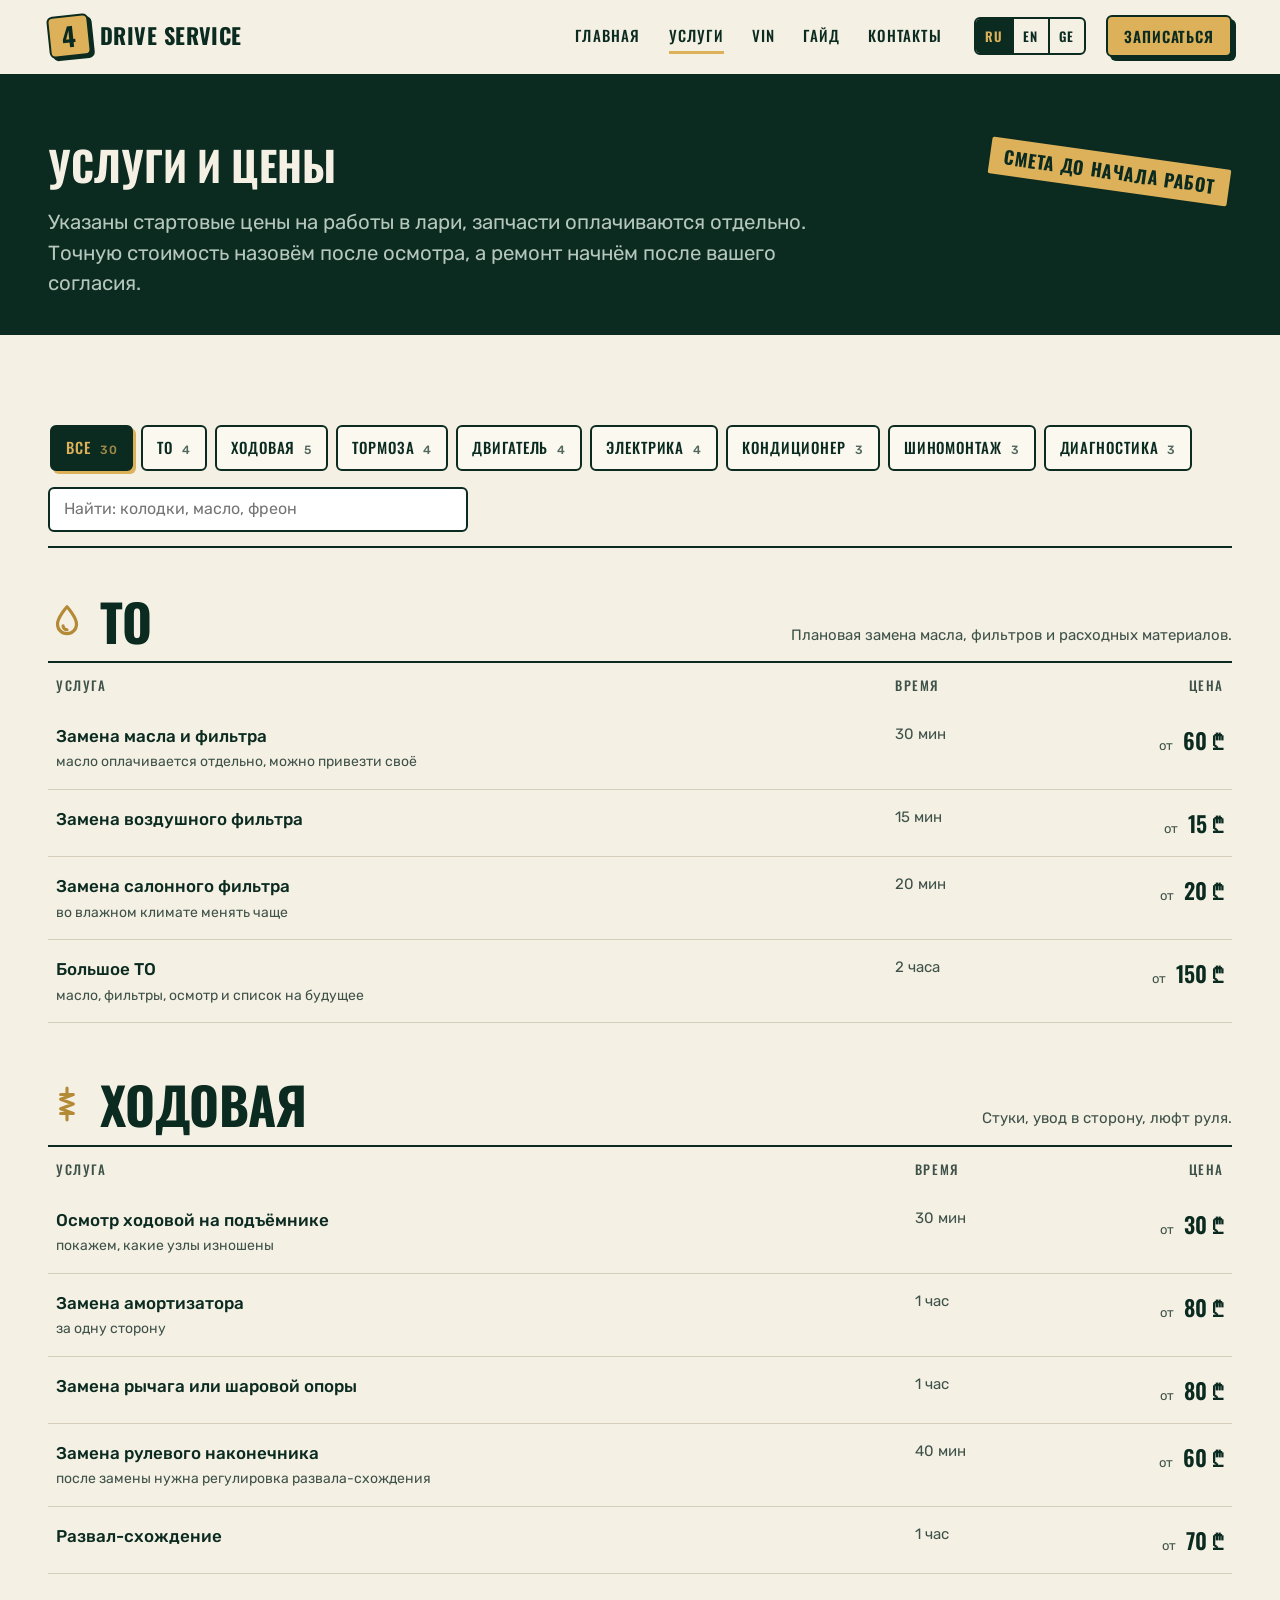
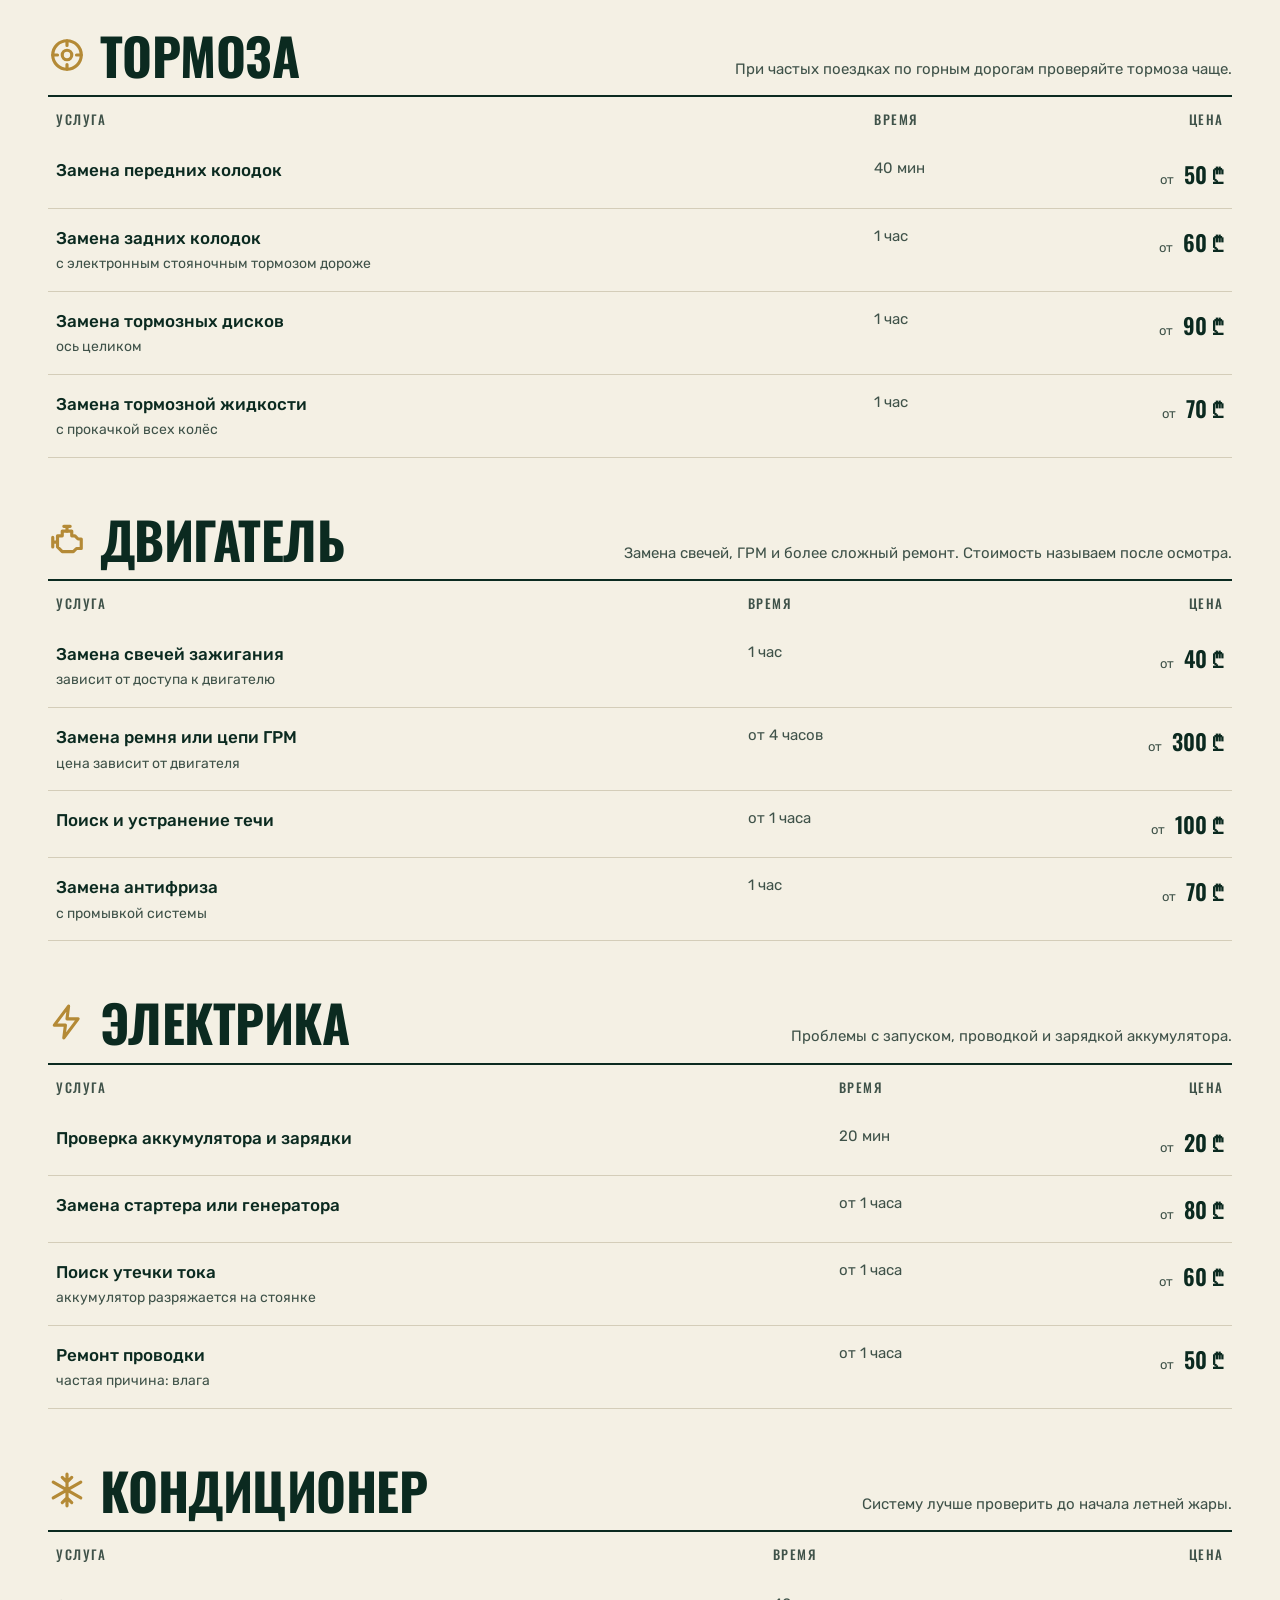
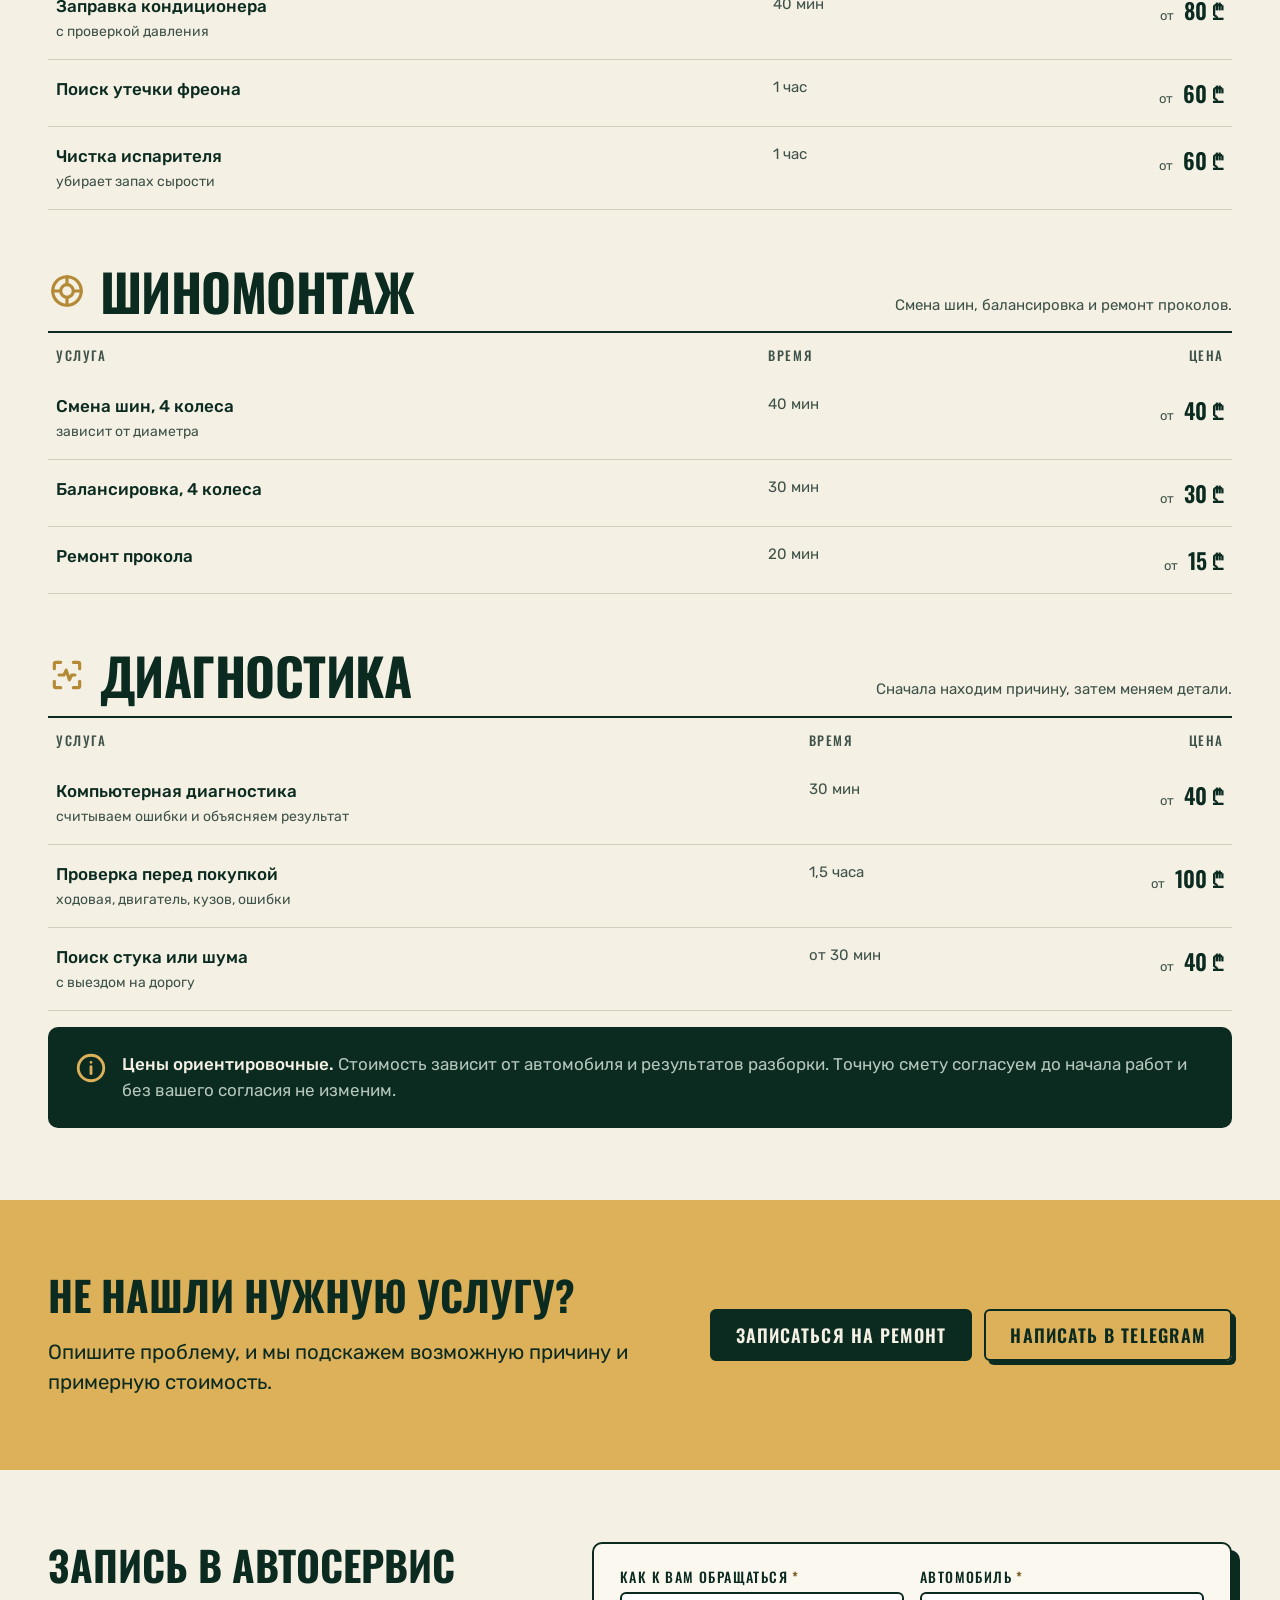
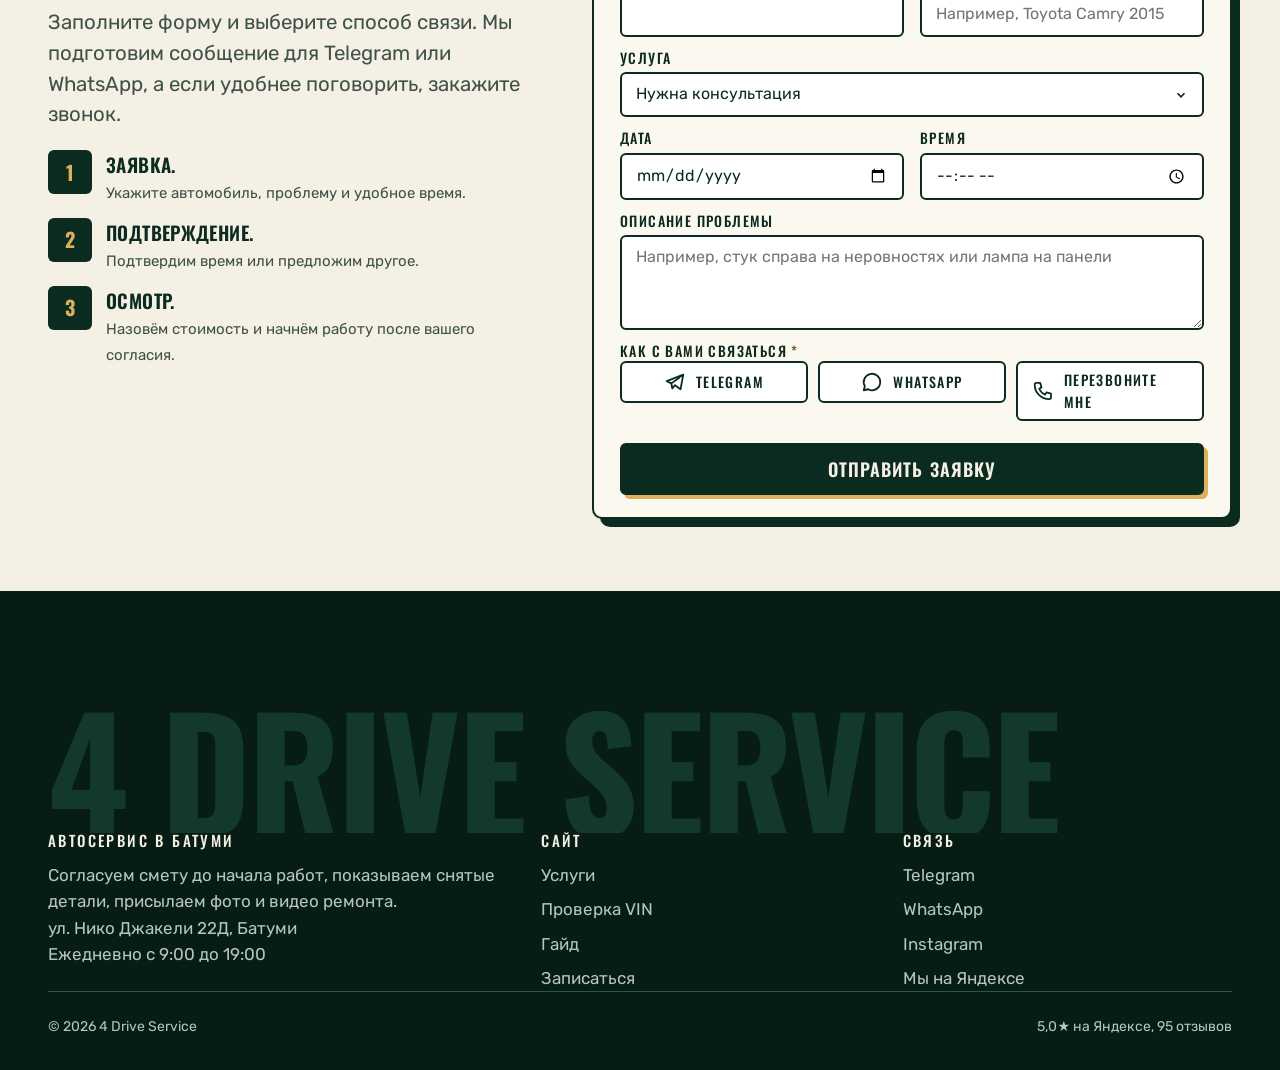
==== commit c9fd6ea0: "Форма записи на страницах услуг, VIN и гида" ====
--- a/services.html
+++ b/services.html
@@ -74,7 +74,7 @@
       <button type="button" data-lang="en" aria-pressed="false">EN</button>
       <button type="button" data-lang="ge" aria-pressed="false">GE</button>
     </div>
-    <a class="btn btn--sm header-cta" href="index.html#booking" data-i18n="btn.book">Записаться</a>
+    <a class="btn btn--sm header-cta" href="#booking" data-i18n="btn.book">Записаться</a>
     <button class="burger" type="button" aria-controls="mobile-menu" aria-expanded="false" aria-label="Открыть меню"><span></span></button>
   </div>
 </header>
@@ -93,7 +93,7 @@
     <button type="button" data-lang="ge" aria-pressed="false">GE</button>
   </div>
   <div class="mobile-menu__channels">
-    <a class="btn" href="index.html#booking" data-i18n="btn.book">Записаться</a>
+    <a class="btn" href="#booking" data-i18n="btn.book">Записаться</a>
     <a class="btn" href="#" data-link="telegram" data-i18n="btn.telegram">Telegram</a>
     <a class="btn" href="#" data-link="whatsapp" data-i18n="btn.whatsapp">WhatsApp</a>
   </div>
@@ -274,8 +274,84 @@
         <p class="lead">Опишите проблему, и мы подскажем возможную причину и примерную стоимость.</p>
       </div>
       <div class="cta-band__actions">
-        <a class="btn btn--dark" href="index.html#booking" data-i18n="btn.book.long">Записаться на ремонт</a>
+        <a class="btn btn--dark" href="#booking" data-i18n="btn.book.long">Записаться на ремонт</a>
         <a class="btn btn--ghost" href="#" data-link="telegram" data-i18n="btn.telegram">Написать в Telegram</a>
+      </div>
+    </div>
+  </div>
+</section>
+<!-- ЗАПИСЬ -->
+<section class="section" id="booking">
+  <div class="container">
+    <div class="booking">
+      <div class="reveal">
+        <h2 class="h-xl">Запись в автосервис</h2>
+        <p class="lead">Заполните форму и выберите способ связи. Мы подготовим сообщение для Telegram или WhatsApp, а если удобнее поговорить, закажите звонок.</p>
+        <ol class="booking__steps">
+          <li><div><strong>Заявка.</strong> <span>Укажите автомобиль, проблему и удобное время.</span></div></li>
+          <li><div><strong>Подтверждение.</strong> <span>Подтвердим время или предложим другое.</span></div></li>
+          <li><div><strong>Осмотр.</strong> <span>Назовём стоимость и начнём работу после вашего согласия.</span></div></li>
+        </ol>
+      </div>
+      <div class="form-card reveal" style="--d:.1s">
+        <form id="booking-form" class="form-grid" novalidate>
+          <div class="field-trap" aria-hidden="true"><label>Сайт <input name="website" type="text" tabindex="-1" autocomplete="off"></label></div>
+          <div class="field" data-field="name">
+            <label for="f-name">Как к вам обращаться <span class="req">*</span></label>
+            <input class="input" id="f-name" name="name" type="text" autocomplete="name" required>
+            <p class="field-error"></p>
+          </div>
+          <div class="field" data-field="car">
+            <label for="f-car">Автомобиль <span class="req">*</span></label>
+            <input class="input" id="f-car" name="car" type="text" placeholder="Например, Toyota Camry 2015" required>
+            <p class="hint" data-car-note hidden>Данные из проверки VIN. Их можно изменить.</p>
+            <p class="field-error"></p>
+          </div>
+          <div class="field span-2">
+            <label for="f-service">Услуга</label>
+            <select class="select" id="f-service" name="service">
+              <option value="">Нужна консультация</option>
+              <option>Плановое ТО</option>
+              <option>Ходовая</option>
+              <option>Тормоза</option>
+              <option>Двигатель</option>
+              <option>Электрика</option>
+              <option>Кондиционер</option>
+              <option>Шиномонтаж</option>
+              <option>Диагностика</option>
+            </select>
+          </div>
+          <div class="field">
+            <label for="f-date">Дата</label>
+            <input class="input" id="f-date" name="date" type="date">
+          </div>
+          <div class="field">
+            <label for="f-time">Время</label>
+            <input class="input" id="f-time" name="time" type="time">
+          </div>
+          <div class="field span-2">
+            <label for="f-comment">Описание проблемы</label>
+            <textarea class="textarea" id="f-comment" name="comment" rows="3" placeholder="Например, стук справа на неровностях или лампа на панели"></textarea>
+          </div>
+          <fieldset class="channel-pick field span-2" data-field="channel">
+            <legend>Как с вами связаться <span class="req">*</span></legend>
+            <div class="channel-pick__opts">
+              <label class="channel-opt"><input type="radio" name="channel" value="telegram"><span><svg aria-hidden="true"><use href="#i-send"/></svg>Telegram</span></label>
+              <label class="channel-opt"><input type="radio" name="channel" value="whatsapp"><span><svg aria-hidden="true"><use href="#i-chat"/></svg>WhatsApp</span></label>
+              <label class="channel-opt"><input type="radio" name="channel" value="call"><span><svg aria-hidden="true"><use href="#i-phone"/></svg>Перезвоните мне</span></label>
+            </div>
+            <p class="field-error"></p>
+          </fieldset>
+          <div class="field span-2" data-field="phone" hidden>
+            <label for="f-phone">Ваш телефон <span class="req">*</span></label>
+            <input class="input" id="f-phone" name="phone" type="tel" autocomplete="tel" placeholder="+995 5XX XXX XXX" required>
+            <p class="field-error"></p>
+          </div>
+          <div class="form-foot span-2">
+            <button class="btn btn--dark" type="submit"><span data-submit-label data-i18n="form.send">Отправить заявку</span></button>
+            <p class="form-status" role="status" aria-live="polite"></p>
+          </div>
+        </form>
       </div>
     </div>
   </div>
@@ -298,7 +374,7 @@
           <li><a href="services.html" data-i18n="nav.services">Услуги</a></li>
           <li><a href="vin.html">Проверка VIN</a></li>
           <li><a href="guide.html" data-i18n="nav.guide">Гайд</a></li>
-          <li><a href="index.html#booking" data-i18n="btn.book">Записаться</a></li>
+          <li><a href="#booking" data-i18n="btn.book">Записаться</a></li>
         </ul>
       </div>
       <div>
